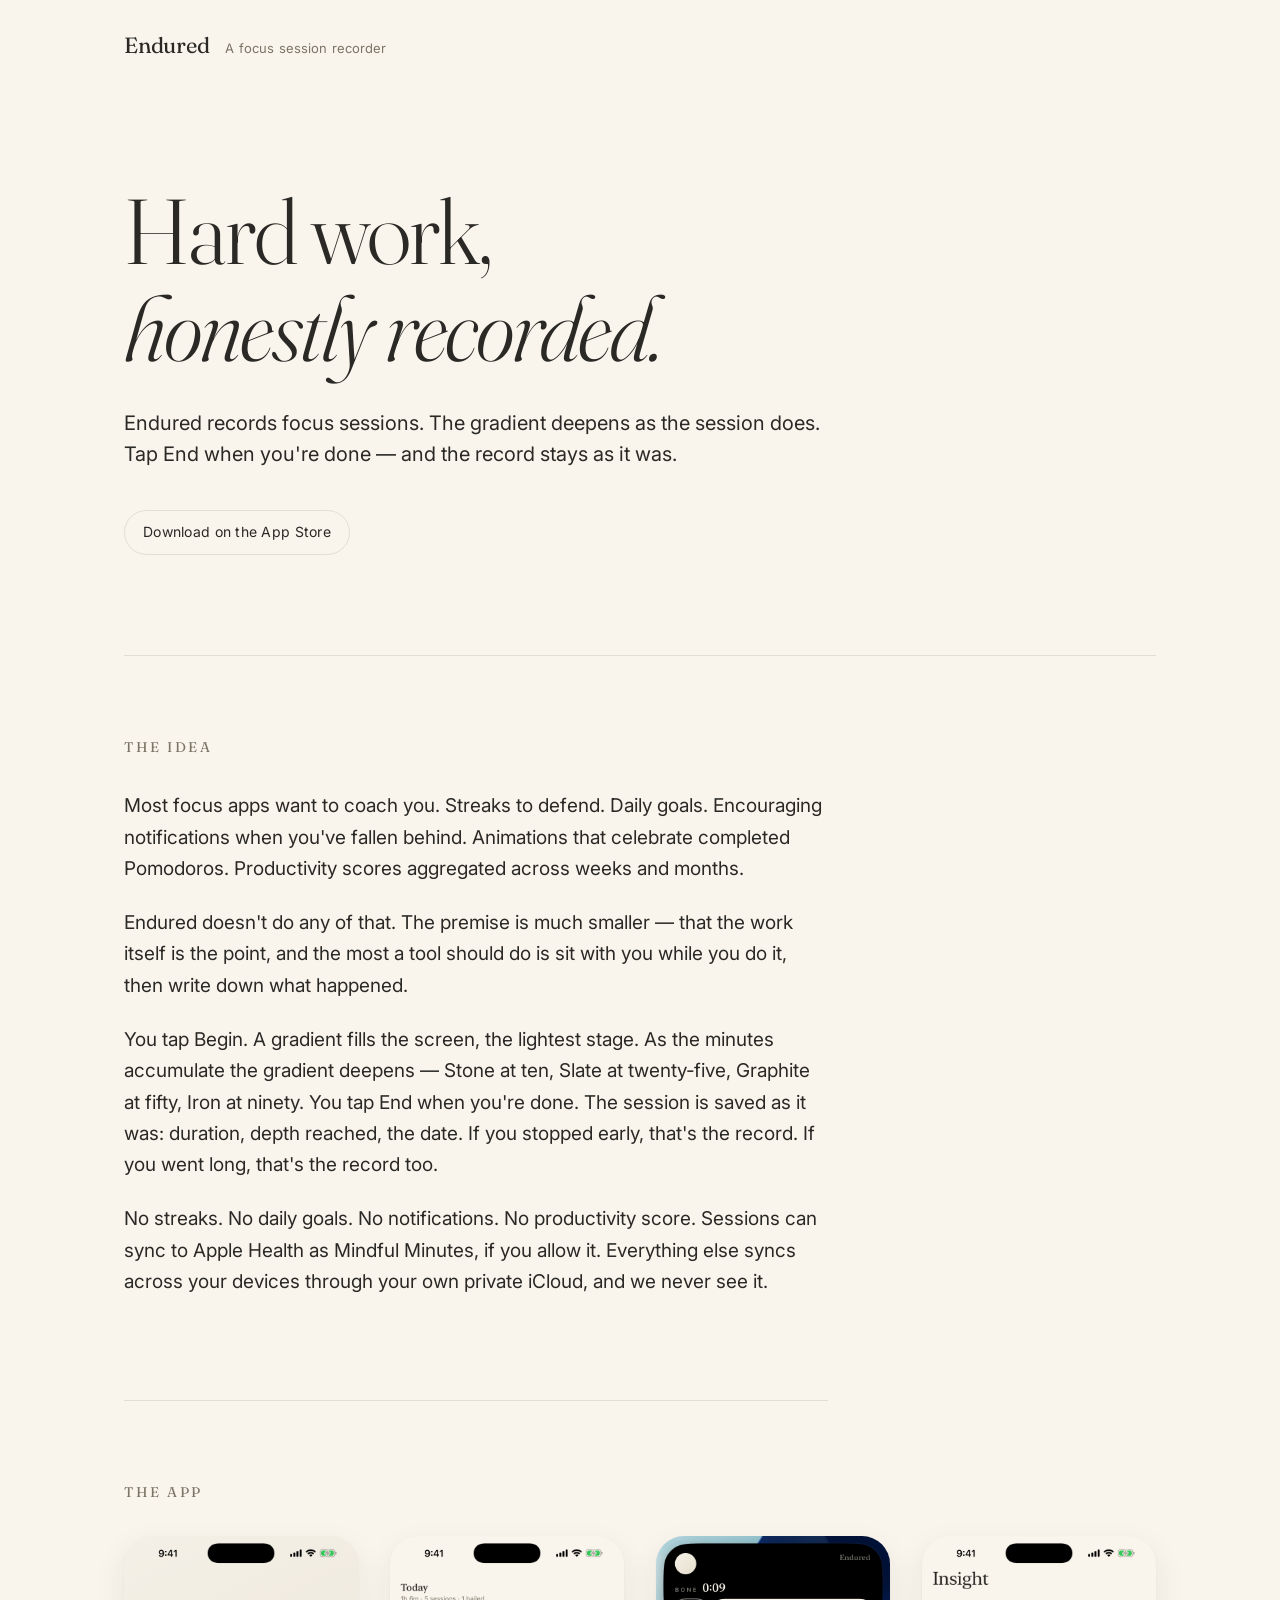
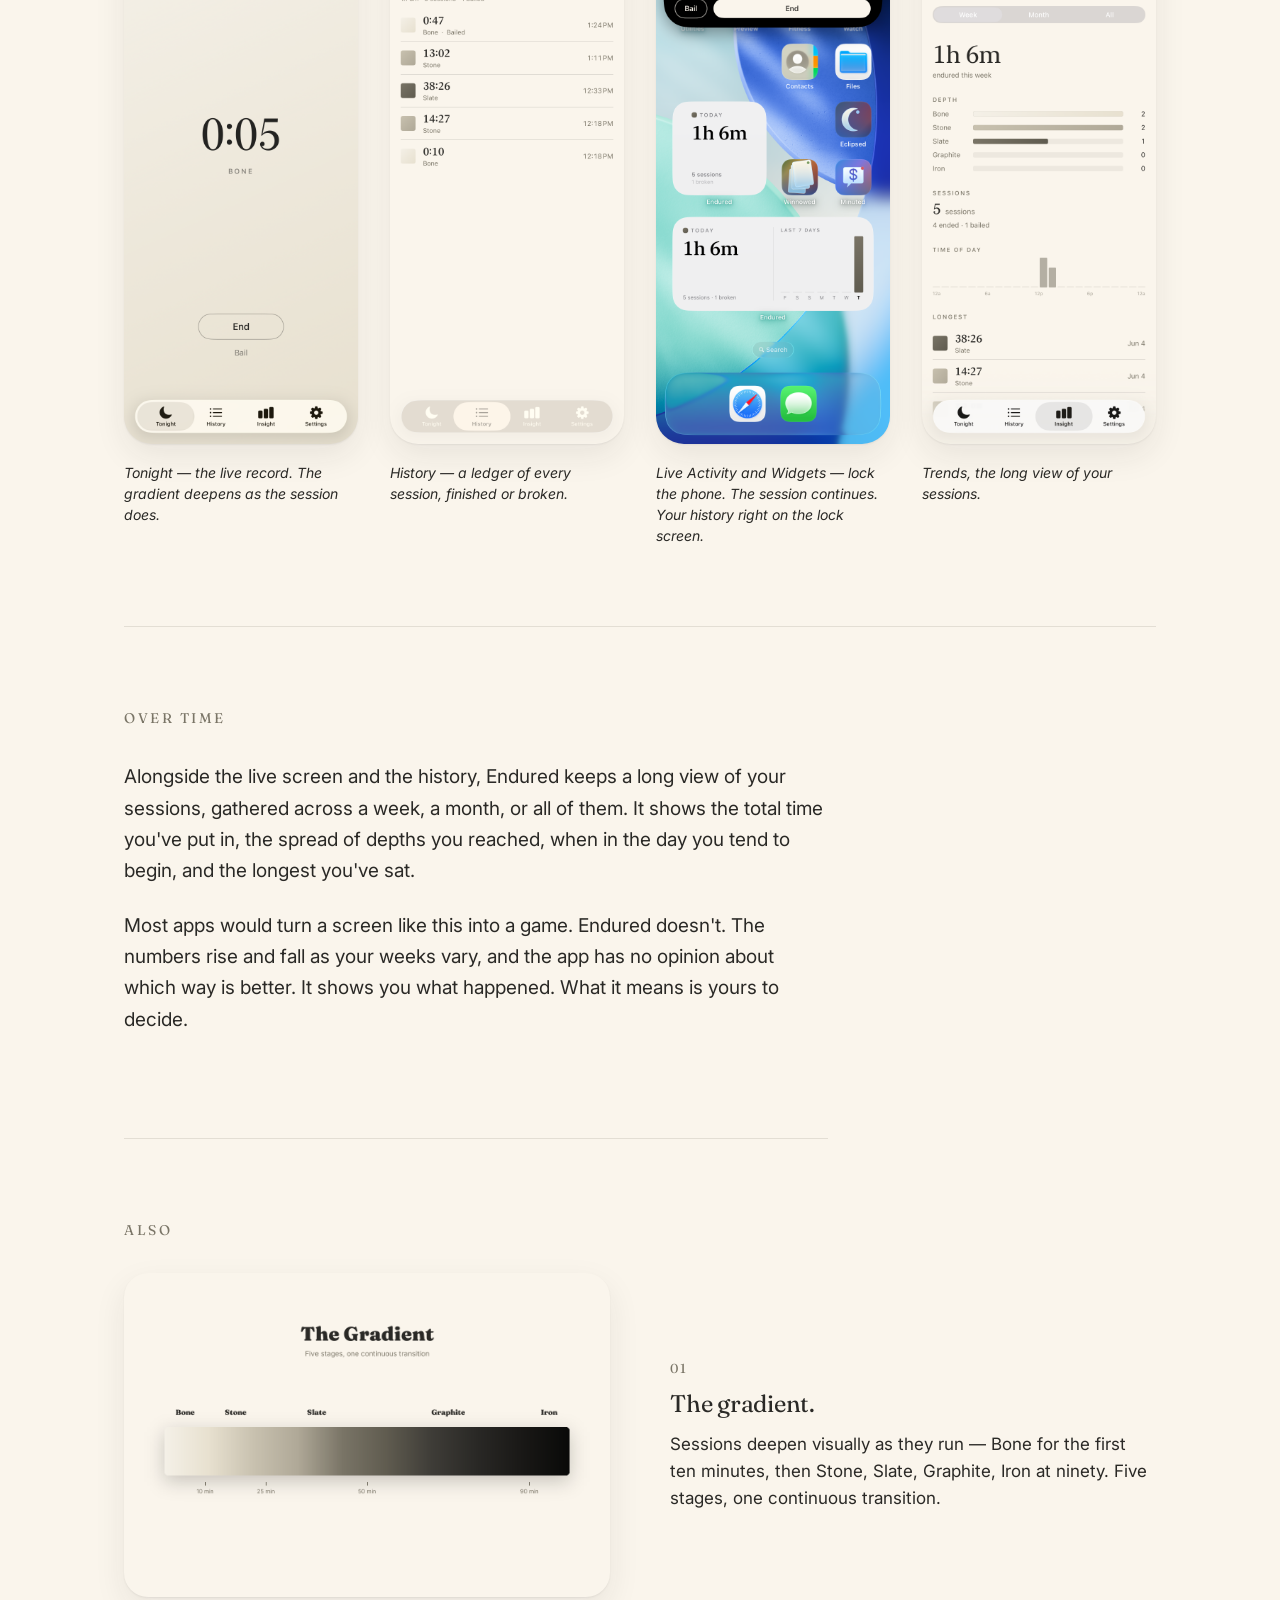
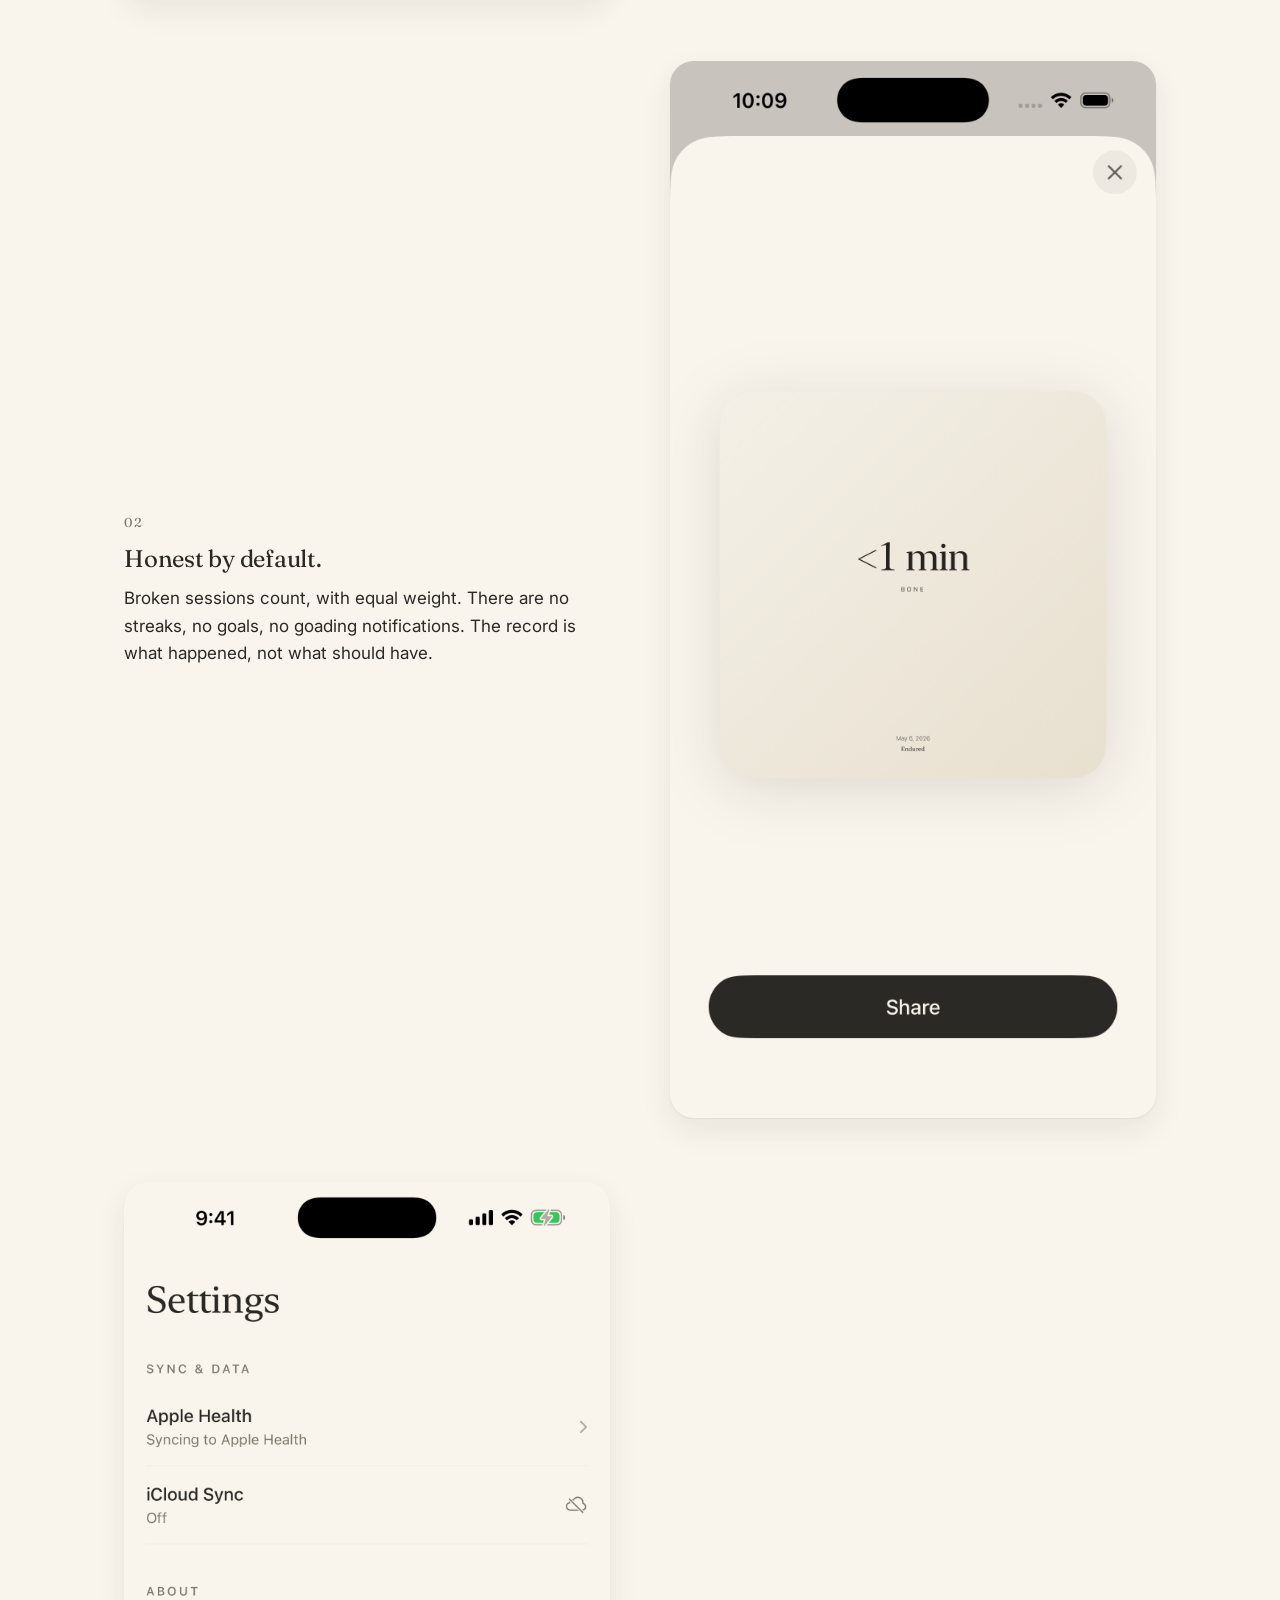
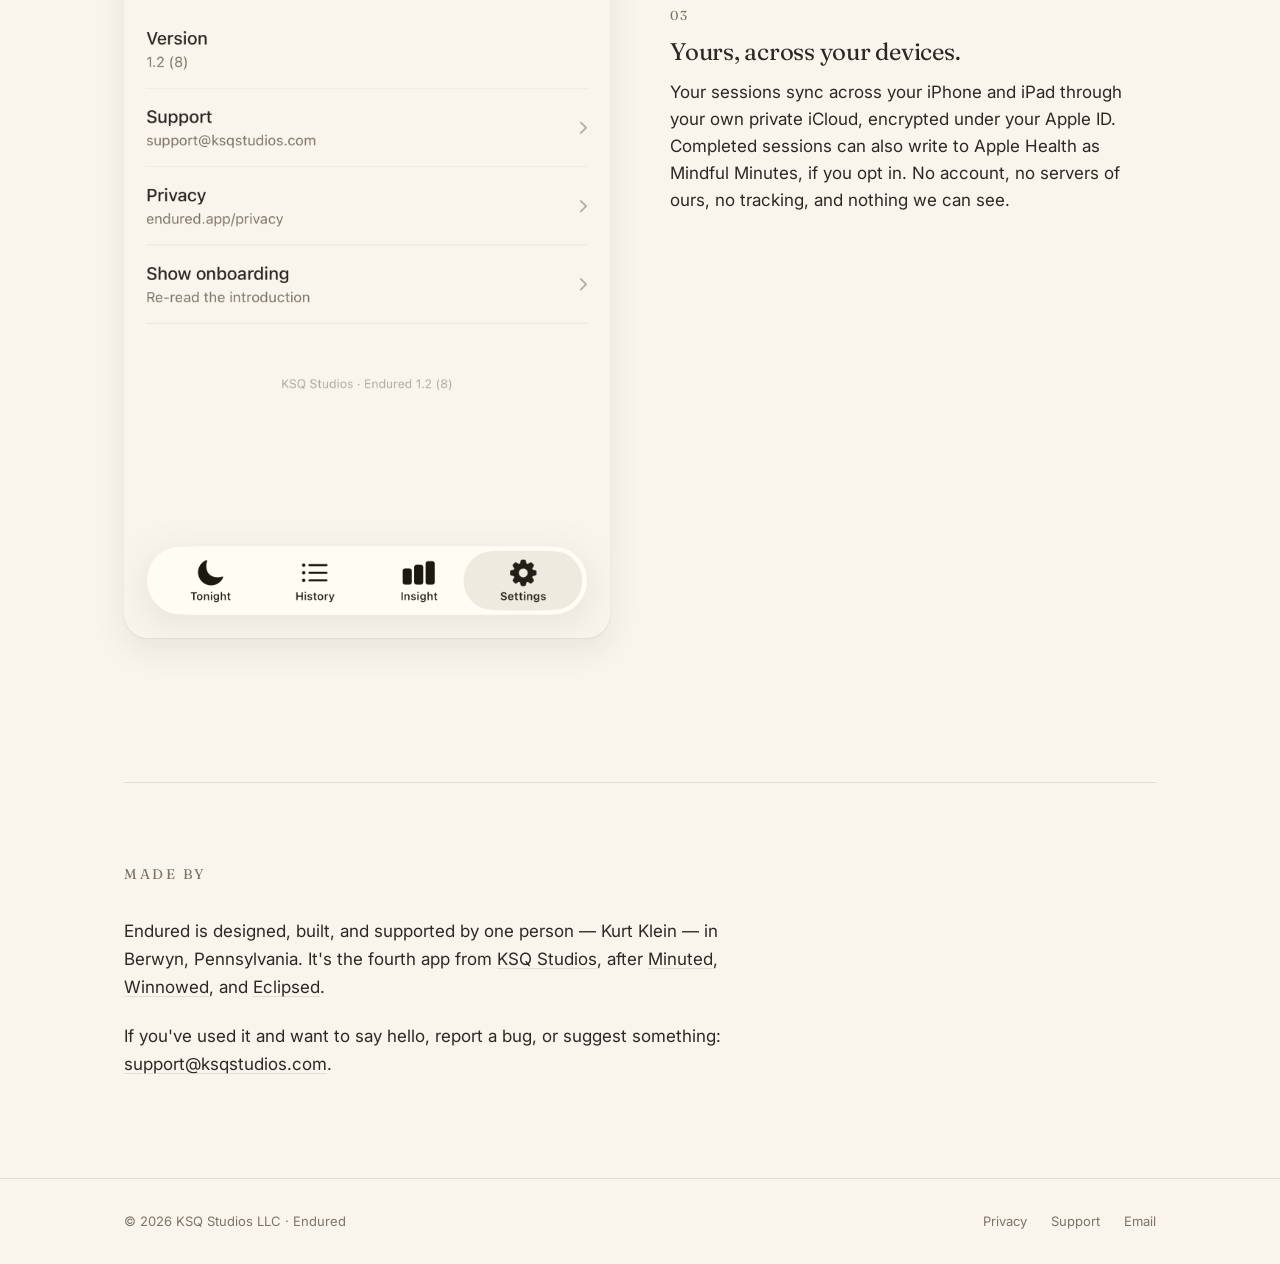
==== index.html @ 5c682914 "updated grid layout of the screenshots" ====
<!doctype html>
<html lang="en">
<head>
<meta charset="utf-8">
<meta name="viewport" content="width=device-width, initial-scale=1">

<title>Endured — Hard work, honestly recorded.</title>
<meta name="description" content="A focus session recorder for iPhone. The gradient deepens as the session does. Tap End when you're done — the record stays as it was.">

<!-- Open Graph -->
<meta property="og:type" content="website">
<meta property="og:url" content="https://endured.app">
<meta property="og:title" content="Endured — Hard work, honestly recorded.">
<meta property="og:description" content="A focus session recorder for iPhone. The gradient deepens as the session does. Tap End when you're done — the record stays as it was.">
<meta property="og:image" content="https://endured.app/og-image.png">
<meta property="og:image:width" content="1200">
<meta property="og:image:height" content="630">

<!-- Twitter -->
<meta name="twitter:card" content="summary_large_image">
<meta name="twitter:title" content="Endured — Hard work, honestly recorded.">
<meta name="twitter:description" content="A focus session recorder for iPhone.">
<meta name="twitter:image" content="https://endured.app/og-image.png">

<link rel="canonical" href="https://endured.app">
<meta name="theme-color" content="#FAF5EC">

<!-- Favicon -->
<link rel="icon" type="image/png" href="/favicon.png">
<link rel="apple-touch-icon" href="/apple-touch-icon.png">

<!-- Fonts -->
<link rel="preconnect" href="https://fonts.googleapis.com">
<link rel="preconnect" href="https://fonts.gstatic.com" crossorigin>
<link href="https://fonts.googleapis.com/css2?family=Fraunces:opsz,wght@9..144,300..500;9..144,300..500&family=Inter:wght@400;500&display=swap" rel="stylesheet">

<!-- Styles -->
<link rel="stylesheet" href="/styles.css">

<!-- Scripts -->
<script defer src="/scripts.js"></script>

<!-- Plausible -->
<script defer data-domain="endured.app" src="https://plausible.io/js/script.js"></script>
</head>

<body>

<header class="site-header">
  <a href="/" class="brand">Endured</a>
  <span class="brand-tag">A focus session recorder</span>
</header>

<main>

  <section class="hero fade-in">
    <h1>
      Hard work,<br>
      <em>honestly recorded.</em>
    </h1>
    <p class="lede">
      Endured records focus sessions. The gradient deepens as the session does. Tap End when you're done — and the record stays as it was.
    </p>
    <a href="https://apps.apple.com/us/app/endured/id6766737964" rel="noopener" style="display: inline-block; font-family: var(--sans); font-size: 14px; color: var(--graphite); text-decoration: none; padding: 10px 18px; border: 1px solid var(--hairline); border-radius: 999px; letter-spacing: 0.02em; transition: border-color 120ms ease, background 120ms ease;">Download on the App Store</a>
  </section>

  <section class="idea fade-in">
    <h2>The idea</h2>

    <p>
      Most focus apps want to coach you. Streaks to defend. Daily goals. Encouraging notifications when you've fallen behind. Animations that celebrate completed Pomodoros. Productivity scores aggregated across weeks and months.
    </p>

    <p>
      Endured doesn't do any of that. The premise is much smaller — that the work itself is the point, and the most a tool should do is sit with you while you do it, then write down what happened.
    </p>

    <p>
      You tap Begin. A gradient fills the screen, the lightest stage. As the minutes accumulate the gradient deepens — Stone at ten, Slate at twenty‑five, Graphite at fifty, Iron at ninety. You tap End when you're done. The session is saved as it was: duration, depth reached, the date. If you stopped early, that's the record. If you went long, that's the record too.
    </p>

    <p>
      No streaks. No daily goals. No notifications. No productivity score. Sessions can sync to Apple Health as Mindful Minutes, if you allow it. Everything else syncs across your devices through your own private iCloud, and we never see it.
    </p>
  </section>

  <section class="screens fade-in">
    <h2>The app</h2>

    <div class="screens-grid">
      <figure>
        <img src="/images/tonight.png" alt="The Tonight screen, mid-session, with a Slate-stage gradient backdrop and the elapsed time in large serif type.">
        <figcaption>
          <em>Tonight — the live record. The gradient deepens as the session does.</em>
        </figcaption>
      </figure>

      <figure>
        <img src="/images/history.png" alt="The History screen, showing past sessions grouped by day with stage chips and elapsed times.">
        <figcaption>
          <em>History — a ledger of every session, finished or broken.</em>
        </figcaption>
      </figure>

      <figure>
        <img src="/images/live-activity.png" alt="The lock screen showing an active Endured session as a Live Activity, with the gradient backdrop and live-ticking elapsed time.">
        <figcaption>
          <em>Live Activity and Widgets — lock the phone. The session continues. Your history right on the lock screen.</em>
        </figcaption>
      </figure>

      <figure>
        <img src="/images/trends.png" alt="The Trends screen showing total focus time, the spread of depths reached, a time-of-day histogram, and the longest sessions.">
        <figcaption>
          <em>Trends, the long view of your sessions.</em>
        </figcaption>
      </figure>
    </div>
  </section>

  <section class="idea fade-in">
    <h2>Over time</h2>
    <p>
      Alongside the live screen and the history, Endured keeps a long view of your sessions, gathered across a week, a month, or all of them. It shows the total time you've put in, the spread of depths you reached, when in the day you tend to begin, and the longest you've sat.
    </p>
    <p>
      Most apps would turn a screen like this into a game. Endured doesn't. The numbers rise and fall as your weeks vary, and the app has no opinion about which way is better. It shows you what happened. What it means is yours to decide.
    </p>
  </section>

  <section class="also fade-in">
    <h2>Also</h2>

    <div class="also-item">
      <img src="/images/also-01-gradient.png" alt="The five-stage Bone-to-Iron gradient, shown as a continuous vertical band.">
      <div class="also-text">
        <span class="also-num">01</span>
        <h3>The gradient.</h3>
        <p>Sessions deepen visually as they run — Bone for the first ten minutes, then Stone, Slate, Graphite, Iron at ninety. Five stages, one continuous transition.</p>
      </div>
    </div>

    <div class="also-item">
      <img src="/images/also-02-honest.png" alt="A history detail showing a broken session displayed with the same dignity as a finished one.">
      <div class="also-text">
        <span class="also-num">02</span>
        <h3>Honest by default.</h3>
        <p>Broken sessions count, with equal weight. There are no streaks, no goals, no goading notifications. The record is what happened, not what should have.</p>
      </div>
    </div>

    <div class="also-item">
      <img src="/images/also-03-data.png" alt="The Settings screen showing the iCloud sync row and the Apple Health row, both indicating sync is on.">
      <div class="also-text">
        <span class="also-num">03</span>
        <h3>Yours, across your devices.</h3>
        <p>Your sessions sync across your iPhone and iPad through your own private iCloud, encrypted under your Apple ID. Completed sessions can also write to Apple Health as Mindful Minutes, if you opt in. No account, no servers of ours, no tracking, and nothing we can see.</p>
      </div>
    </div>
  </section>

  <section class="madeby fade-in">
    <h2>Made by</h2>
    <p>
      Endured is designed, built, and supported by one person — Kurt Klein — in Berwyn, Pennsylvania. It's the fourth app from <a href="https://ksqstudios.com">KSQ Studios</a>, after <a href="https://minuted.org">Minuted</a>, <a href="https://winnowed.app">Winnowed</a>, and <a href="https://eclipsedsleep.com">Eclipsed</a>.
    </p>
    <p>
      If you've used it and want to say hello, report a bug, or suggest something: <a href="mailto:support@ksqstudios.com">support@ksqstudios.com</a>.
    </p>
  </section>

</main>

<footer class="site-footer">
  <div class="footer-inner">
    <p>© 2026 KSQ Studios LLC · Endured</p>
    <nav>
      <a href="/privacy">Privacy</a>
      <a href="/support">Support</a>
      <a href="mailto:support@ksqstudios.com">Email</a>
    </nav>
  </div>
</footer>

</body>
</html>
---- styles.css ----
/* ──────────────────────────────────────────────────────────────────────
   Endured — endured.app
   Cream paper. Achromatic palette. Quiet typography.
   ────────────────────────────────────────────────────────────────────── */

:root {
  /* Palette — mirrors the app's Bone-to-Iron stages */
  --paper:        #FAF5EC;   /* page background; matches the app */
  --paper-deep:   #F0E6CB;   /* subtle inset, used for screenshot frames */
  --graphite:     #2A2926;   /* primary text */
  --slate:        #7A7567;   /* secondary text */
  --hairline:     rgba(122, 117, 103, 0.18);

  /* Type scale */
  --serif: 'Fraunces', Georgia, serif;
  --sans:  'Inter', -apple-system, BlinkMacSystemFont, system-ui, sans-serif;

  /* Layout */
  --max-content: 720px;       /* prose pages */
  --max-wide:    1080px;      /* hero, screen grid */
  --gutter:      24px;
}

/* ───────────────────── Reset / base ───────────────────── */

*, *::before, *::after { box-sizing: border-box; }
html { -webkit-text-size-adjust: 100%; }
body {
  margin: 0;
  font-family: var(--sans);
  font-size: 17px;
  line-height: 1.6;
  color: var(--graphite);
  background: var(--paper);
  -webkit-font-smoothing: antialiased;
  text-rendering: optimizeLegibility;
}

img { max-width: 100%; height: auto; display: block; }

a {
  color: var(--graphite);
  text-decoration: underline;
  text-decoration-color: var(--hairline);
  text-decoration-thickness: 1px;
  text-underline-offset: 3px;
  transition: text-decoration-color 0.15s ease;
}
a:hover { text-decoration-color: var(--graphite); }

p { margin: 0 0 1.2em 0; }
em { font-style: italic; }

/* ───────────────────── Header ───────────────────── */

.site-header {
  max-width: var(--max-wide);
  margin: 0 auto;
  padding: 28px var(--gutter) 0;
  display: flex;
  align-items: baseline;
  gap: 16px;
}

.brand {
  font-family: var(--serif);
  font-weight: 400;
  font-size: 22px;
  letter-spacing: -0.01em;
  text-decoration: none;
  color: var(--graphite);
}

.brand-tag {
  font-family: var(--sans);
  font-size: 13px;
  color: var(--slate);
  letter-spacing: 0.01em;
}

/* ───────────────────── Main containers ───────────────────── */

main {
  max-width: var(--max-wide);
  margin: 0 auto;
  padding: 0 var(--gutter);
}

main.prose {
  max-width: var(--max-content);
}

main > section {
  padding: 80px 0;
  border-bottom: 1px solid var(--hairline);
}
main > section:first-child { padding-top: 80px; }
main > section:last-child  { border-bottom: none; }

/* ───────────────────── Hero ───────────────────── */

.hero {
  text-align: left;
  padding-top: 120px !important;
  padding-bottom: 100px !important;
}

.hero h1 {
  font-family: var(--serif);
  font-weight: 300;
  font-size: clamp(48px, 8vw, 92px);
  line-height: 1.05;
  letter-spacing: -0.02em;
  margin: 0 0 32px 0;
  max-width: 18ch;
}
.hero h1 em {
  font-style: italic;
  font-weight: 300;
}

.hero .lede {
  font-size: 20px;
  line-height: 1.55;
  color: var(--graphite);
  max-width: 56ch;
  margin: 0 0 40px 0;
}

.hero .coming-soon {
  font-size: 14px;
  color: var(--slate);
  letter-spacing: 0.02em;
  margin: 0;
}

/* ───────────────────── Section headings ───────────────────── */

main h2 {
  font-family: var(--serif);
  font-weight: 400;
  font-size: 14px;
  letter-spacing: 0.18em;
  text-transform: uppercase;
  color: var(--slate);
  margin: 0 0 32px 0;
}

main h3 {
  font-family: var(--serif);
  font-weight: 400;
  font-size: 24px;
  line-height: 1.2;
  letter-spacing: -0.01em;
  margin: 0 0 12px 0;
  color: var(--graphite);
}

/* ───────────────────── The idea ───────────────────── */

.idea {
  max-width: 64ch;
}

.idea p {
  font-size: 19px;
  line-height: 1.65;
}

/* ───────────────────── The app — screen grid ───────────────────── */

.screens-grid {
  display: grid;
  grid-template-columns: repeat(4, 1fr);
  gap: 32px;
  margin-top: 12px;
}

.screens-grid figure {
  margin: 0;
}

.screens-grid img {
  width: 100%;
  border-radius: 28px;
  background: var(--paper-deep);
  box-shadow:
    0 1px 2px rgba(0, 0, 0, 0.06),
    0 12px 32px rgba(42, 41, 38, 0.08);
}

.screens-grid figcaption {
  margin-top: 18px;
  font-size: 14px;
  color: var(--slate);
  line-height: 1.5;
  font-style: normal;
}
.screens-grid figcaption em {
  font-style: italic;
  color: var(--graphite);
}

/* ───────────────────── Also — numbered features ───────────────────── */

.also-item {
  display: grid;
  grid-template-columns: 1fr 1fr;
  gap: 60px;
  align-items: center;
  margin: 64px 0;
}
.also-item:first-of-type { margin-top: 12px; }
.also-item:nth-child(odd of .also-item) {
  /* Alternate sides — even items put image on the right */
}
.also-item:nth-of-type(even) {
  direction: rtl;
}
.also-item:nth-of-type(even) > * {
  direction: ltr;
}

.also-item img {
  width: 100%;
  border-radius: 24px;
  background: var(--paper-deep);
  box-shadow:
    0 1px 2px rgba(0, 0, 0, 0.06),
    0 12px 32px rgba(42, 41, 38, 0.08);
}

.also-text {
  /* the text column */
}

.also-num {
  display: block;
  font-family: var(--serif);
  font-size: 13px;
  color: var(--slate);
  letter-spacing: 0.18em;
  margin-bottom: 12px;
}

.also-text p {
  font-size: 17px;
  line-height: 1.6;
  color: var(--graphite);
  margin: 0;
}

/* ───────────────────── Made by ───────────────────── */

.madeby {
  max-width: 60ch;
}

.madeby p {
  font-size: 17px;
  line-height: 1.65;
  color: var(--graphite);
}

/* ───────────────────── Prose pages (privacy, support) ───────────────────── */

main.prose h1 {
  font-family: var(--serif);
  font-weight: 300;
  font-size: clamp(40px, 6vw, 64px);
  line-height: 1.1;
  letter-spacing: -0.02em;
  margin: 80px 0 12px 0;
  color: var(--graphite);
}

main.prose .updated {
  font-size: 13px;
  color: var(--slate);
  margin-bottom: 48px;
}

main.prose h2 {
  /* override the small-caps header style for prose pages */
  font-family: var(--serif);
  font-weight: 400;
  font-size: 22px;
  letter-spacing: -0.01em;
  text-transform: none;
  color: var(--graphite);
  margin: 56px 0 16px 0;
}

main.prose h3 {
  font-family: var(--serif);
  font-weight: 400;
  font-size: 18px;
  margin: 36px 0 8px 0;
}

main.prose p {
  font-size: 17px;
  line-height: 1.7;
  color: var(--graphite);
}

main.prose {
  padding-bottom: 100px;
}

/* ───────────────────── Footer ───────────────────── */

.site-footer {
  border-top: 1px solid var(--hairline);
  margin-top: 0;
}

.footer-inner {
  max-width: var(--max-wide);
  margin: 0 auto;
  padding: 32px var(--gutter);
  display: flex;
  justify-content: space-between;
  align-items: center;
  flex-wrap: wrap;
  gap: 16px;
  font-size: 13px;
  color: var(--slate);
}

.site-footer p { margin: 0; }

.site-footer nav {
  display: flex;
  gap: 24px;
}

.site-footer a {
  color: var(--slate);
  text-decoration: none;
}
.site-footer a:hover {
  text-decoration: underline;
  text-decoration-color: var(--slate);
  text-underline-offset: 3px;
}

/* ───────────────────── Fade-in on scroll ───────────────────── */

.fade-in {
  opacity: 0;
  transform: translateY(20px);
  transition:
    opacity 0.7s cubic-bezier(0.22, 0.61, 0.36, 1),
    transform 0.7s cubic-bezier(0.22, 0.61, 0.36, 1);
  /* will-change keeps the transition smooth on long pages without
     leaving compositor layers around forever; we drop it once visible. */
  will-change: opacity, transform;
}

.fade-in.visible {
  opacity: 1;
  transform: translateY(0);
  will-change: auto;
}

@media (prefers-reduced-motion: reduce) {
  .fade-in,
  .fade-in.visible {
    opacity: 1;
    transform: none;
    transition: none;
  }
}

/* ───────────────────── Responsive ───────────────────── */

@media (max-width: 1000px) {
  .screens-grid {
    grid-template-columns: repeat(2, 1fr);
  }
}

@media (max-width: 800px) {
  body { font-size: 16px; }

  .hero {
    padding-top: 80px !important;
    padding-bottom: 64px !important;
  }
  .hero .lede { font-size: 18px; }

  main > section { padding: 56px 0; }

  .screens-grid {
    grid-template-columns: 1fr;
    gap: 40px;
  }

  .also-item {
    grid-template-columns: 1fr;
    gap: 24px;
    margin: 56px 0;
  }
  .also-item:nth-of-type(even) { direction: ltr; }

  .footer-inner {
    flex-direction: column;
    align-items: flex-start;
  }
}

@media (max-width: 520px) {
  .site-header {
    flex-direction: column;
    align-items: flex-start;
    gap: 4px;
    padding-top: 20px;
  }
  .brand-tag { font-size: 12px; }
}
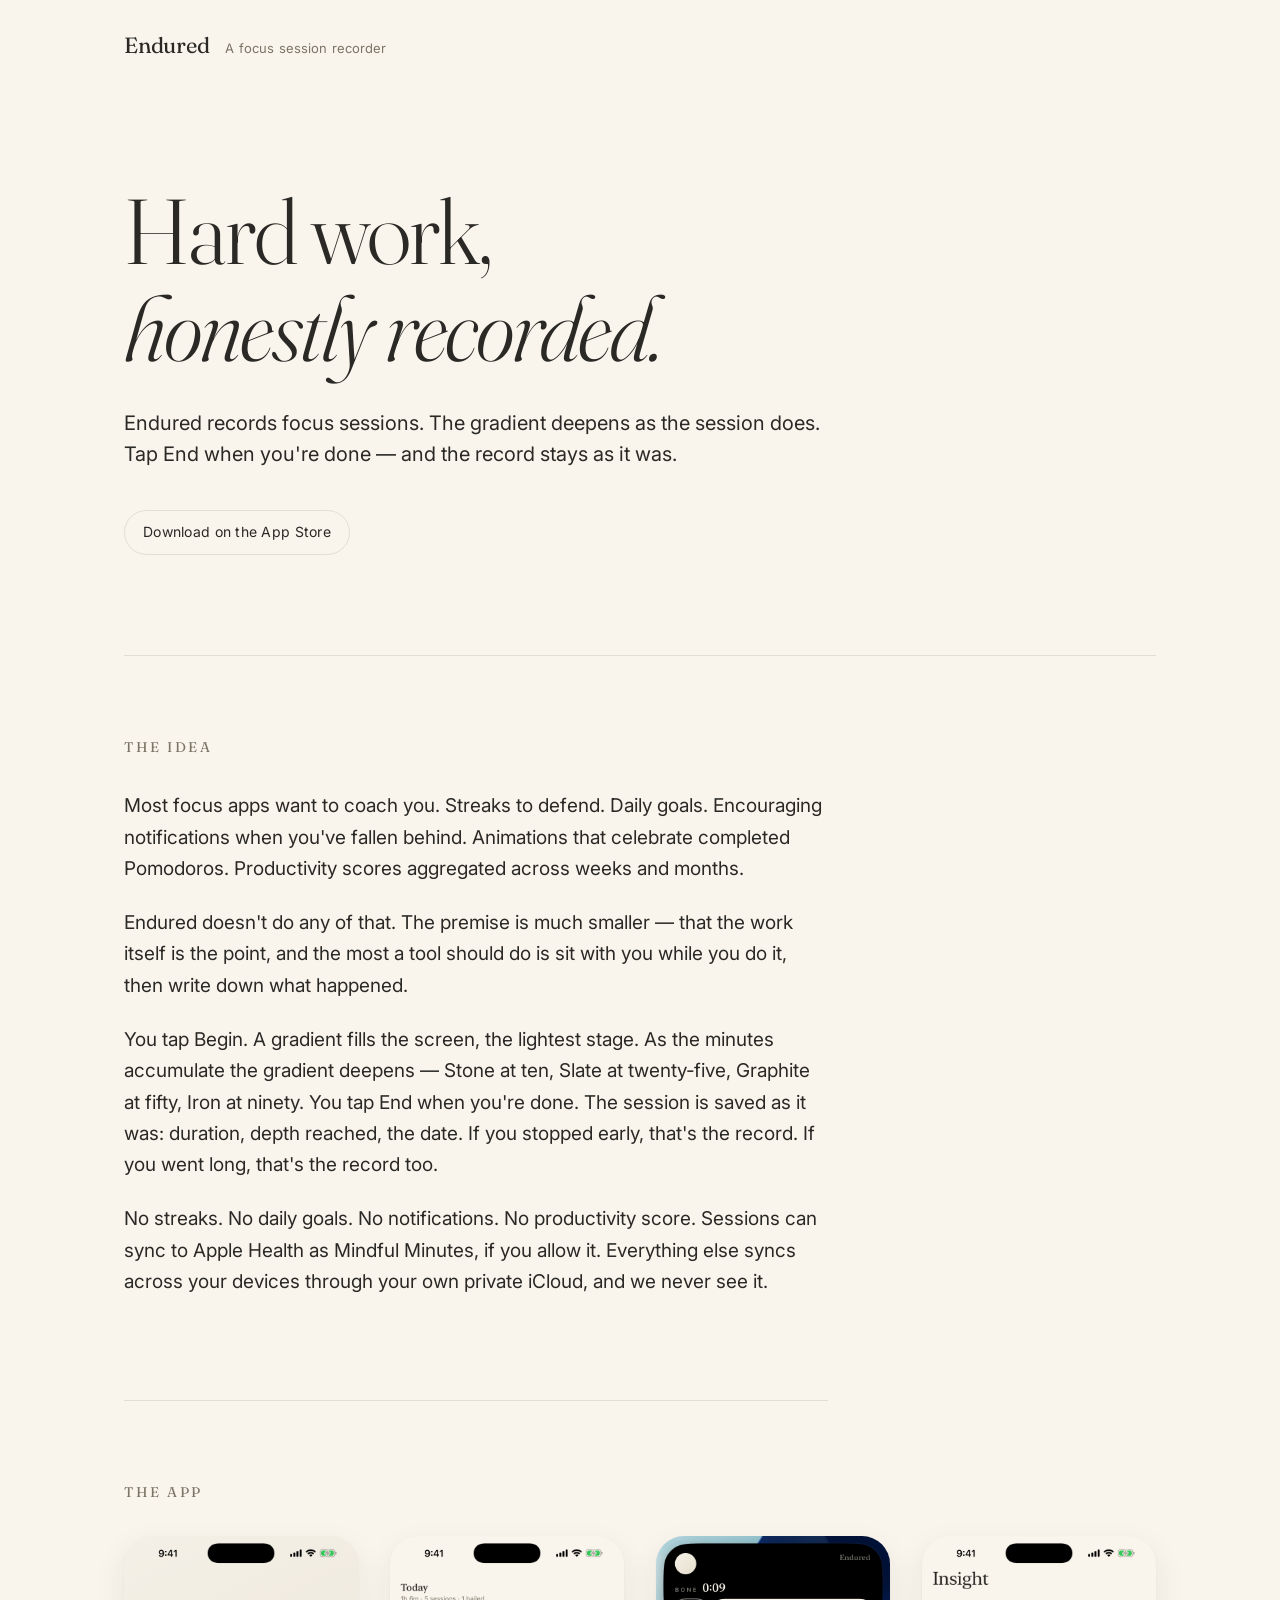
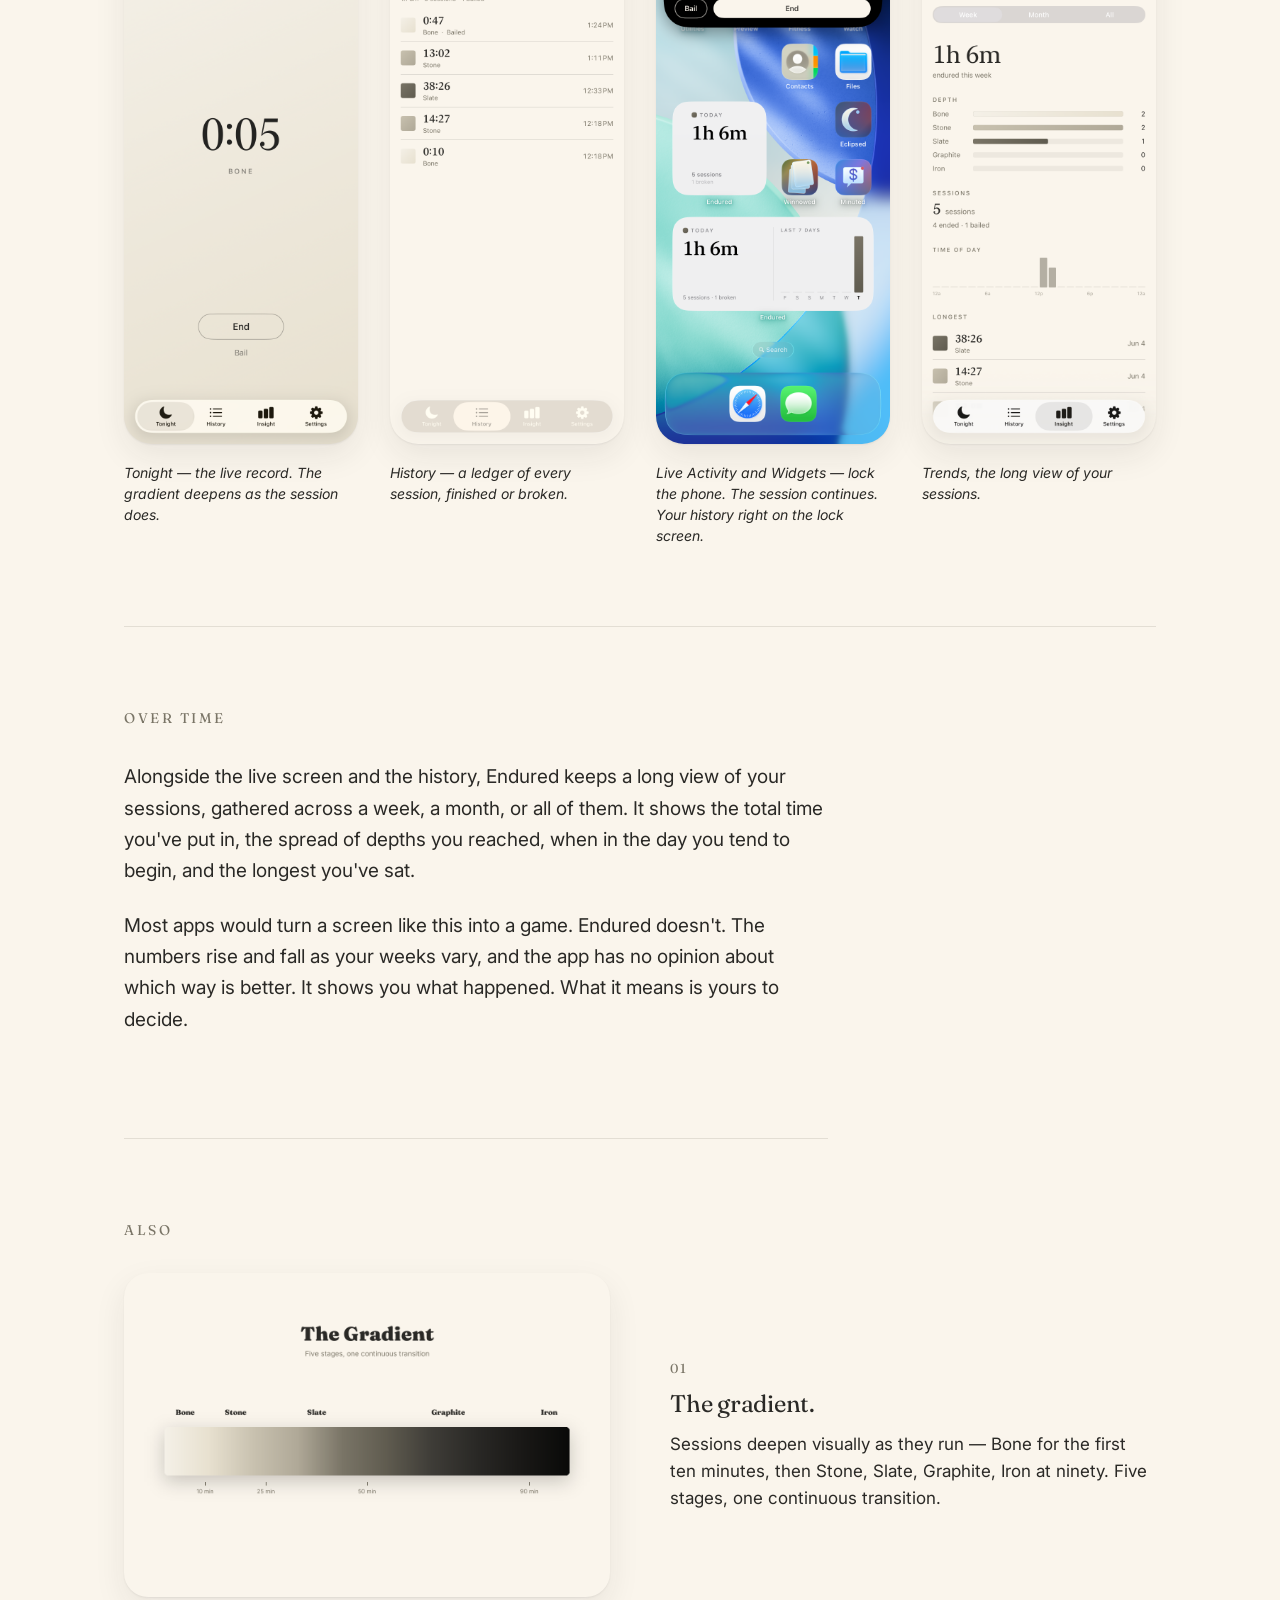
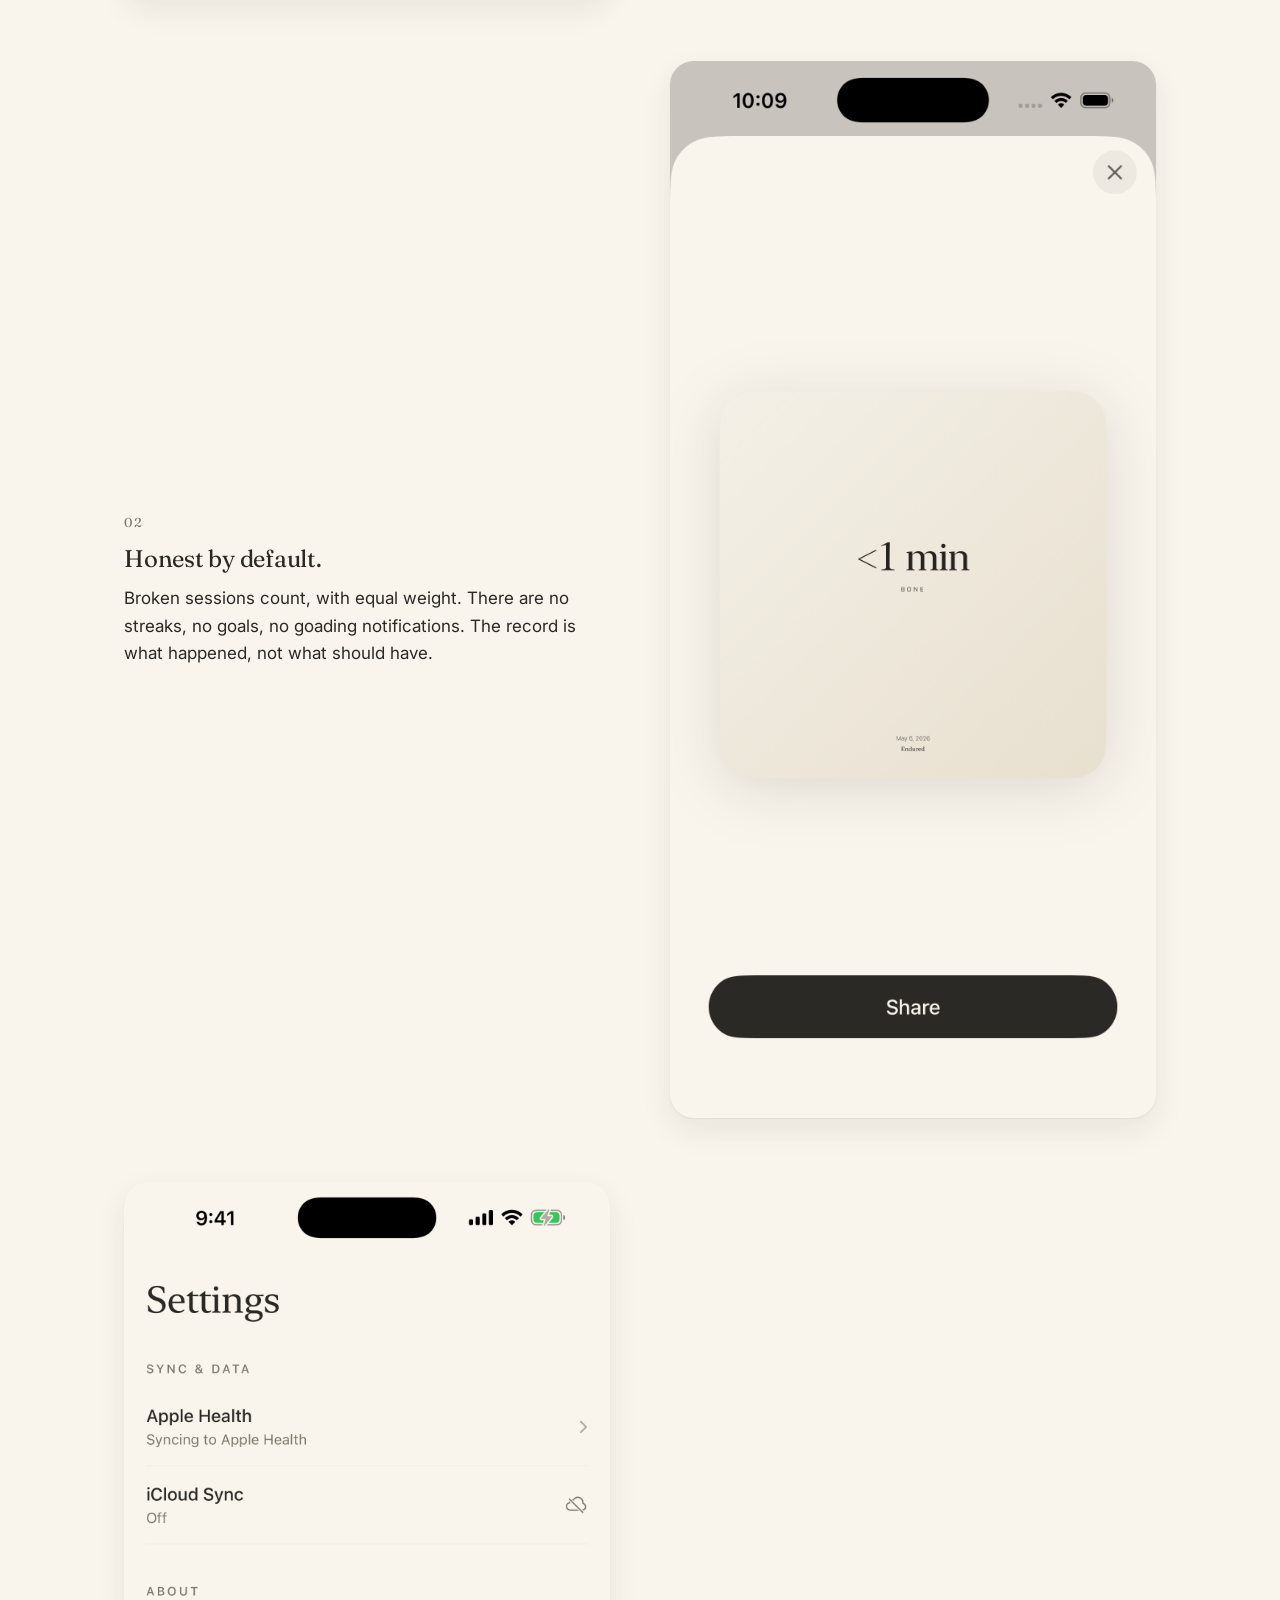
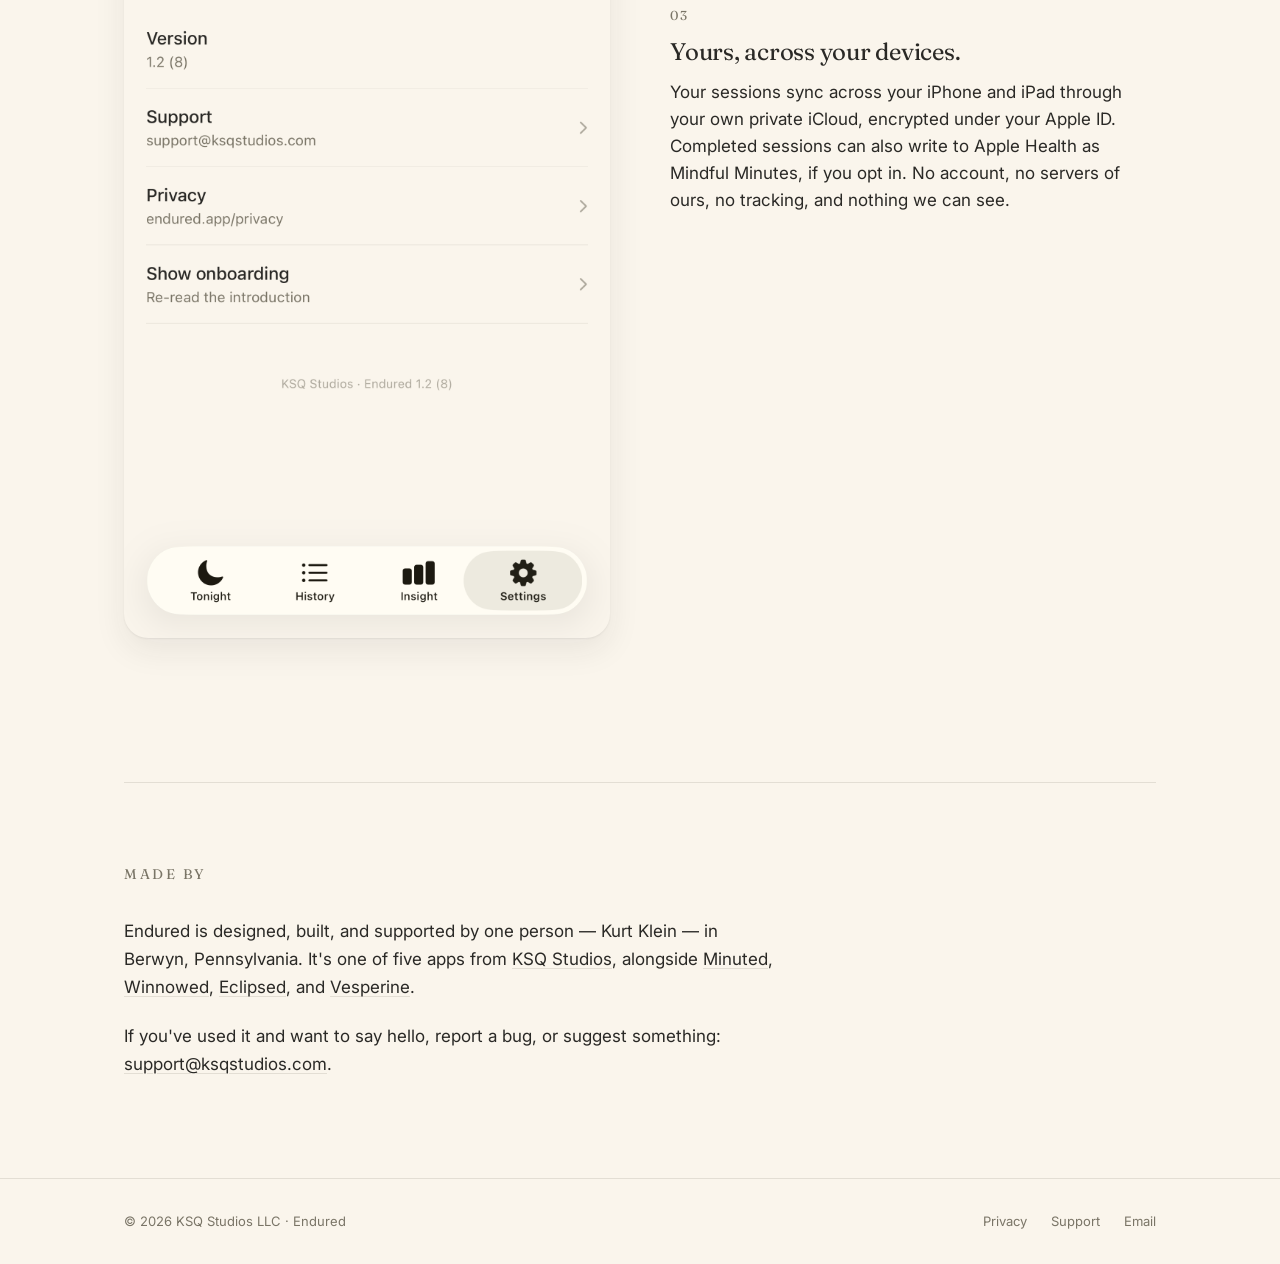
==== commit 346b0cad: "Update sibling attribution to include Vesperine" ====
--- a/index.html
+++ b/index.html
@@ -162,7 +162,7 @@
   <section class="madeby fade-in">
     <h2>Made by</h2>
     <p>
-      Endured is designed, built, and supported by one person — Kurt Klein — in Berwyn, Pennsylvania. It's the fourth app from <a href="https://ksqstudios.com">KSQ Studios</a>, after <a href="https://minuted.org">Minuted</a>, <a href="https://winnowed.app">Winnowed</a>, and <a href="https://eclipsedsleep.com">Eclipsed</a>.
+      Endured is designed, built, and supported by one person — Kurt Klein — in Berwyn, Pennsylvania. It's one of five apps from <a href="https://ksqstudios.com">KSQ Studios</a>, alongside <a href="https://minuted.org">Minuted</a>, <a href="https://winnowed.app">Winnowed</a>, <a href="https://eclipsedsleep.com">Eclipsed</a>, and <a href="https://vesperine.app">Vesperine</a>.
     </p>
     <p>
       If you've used it and want to say hello, report a bug, or suggest something: <a href="mailto:support@ksqstudios.com">support@ksqstudios.com</a>.
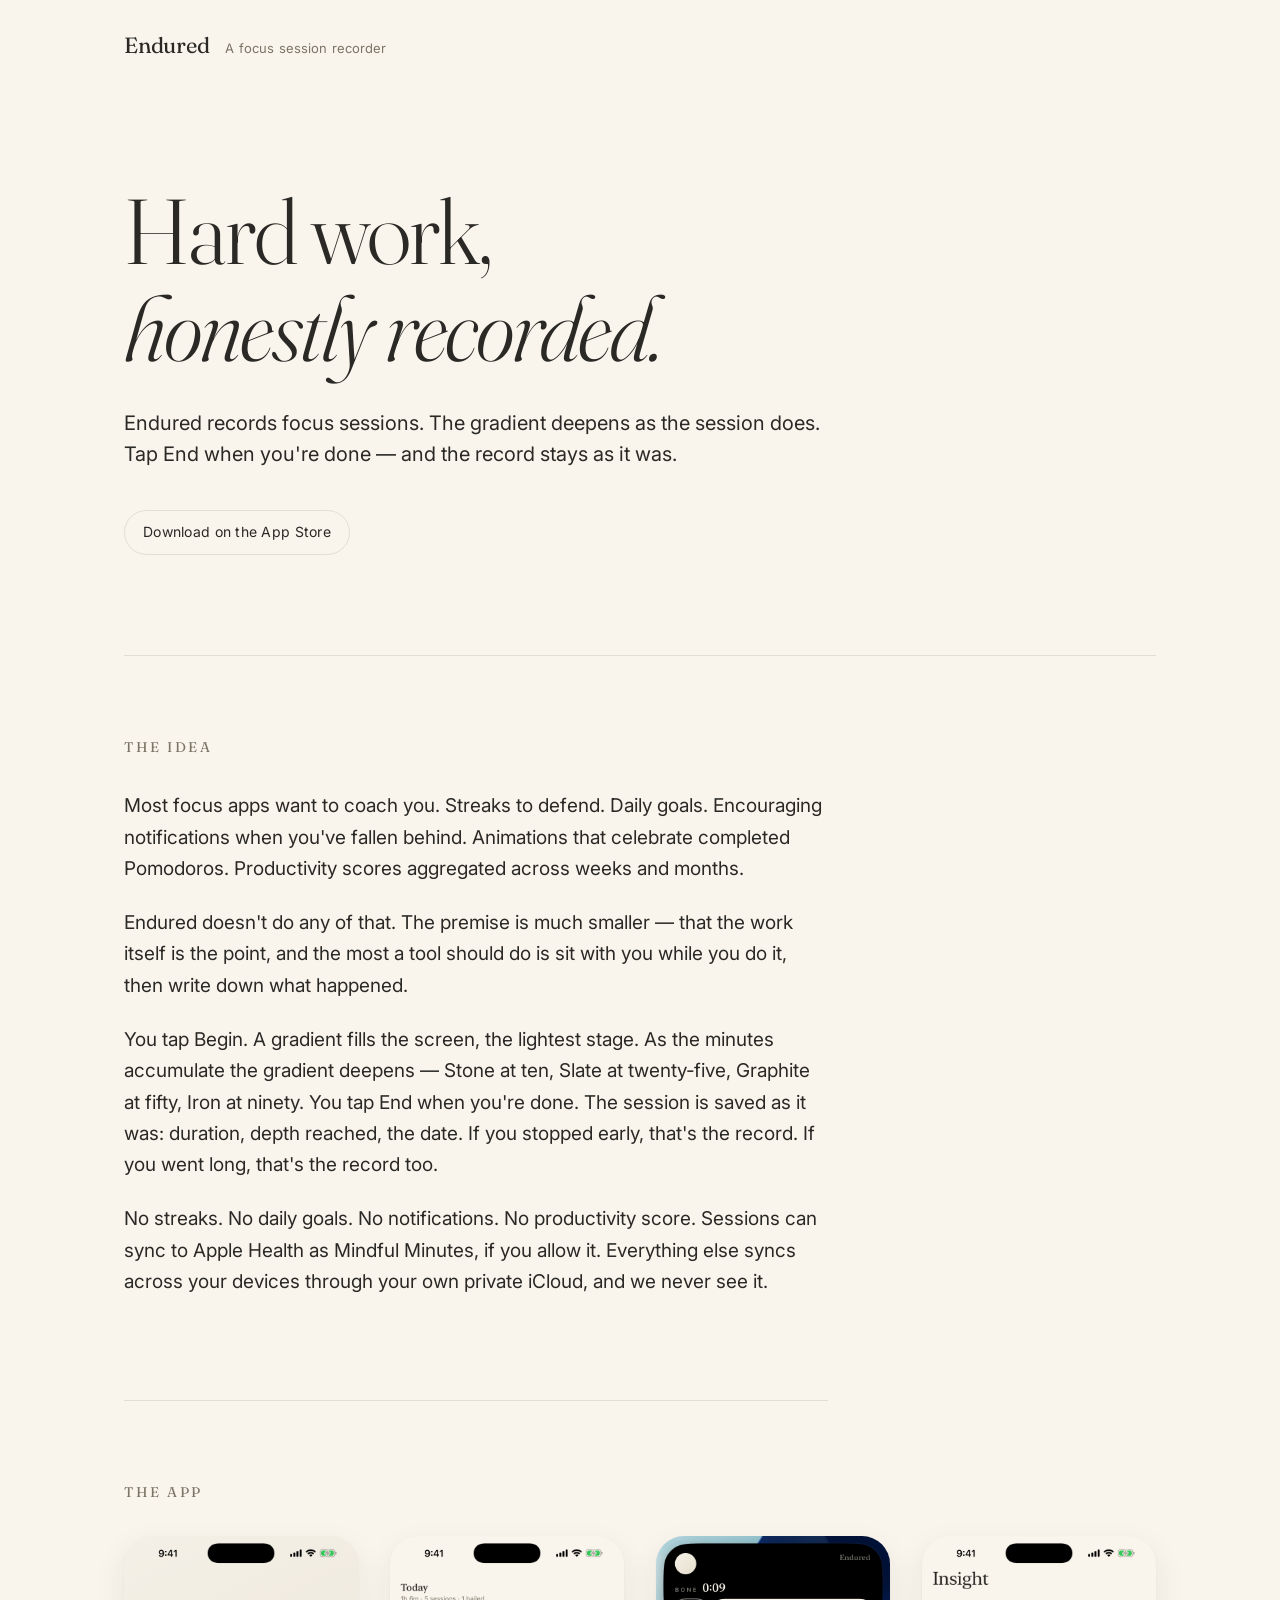
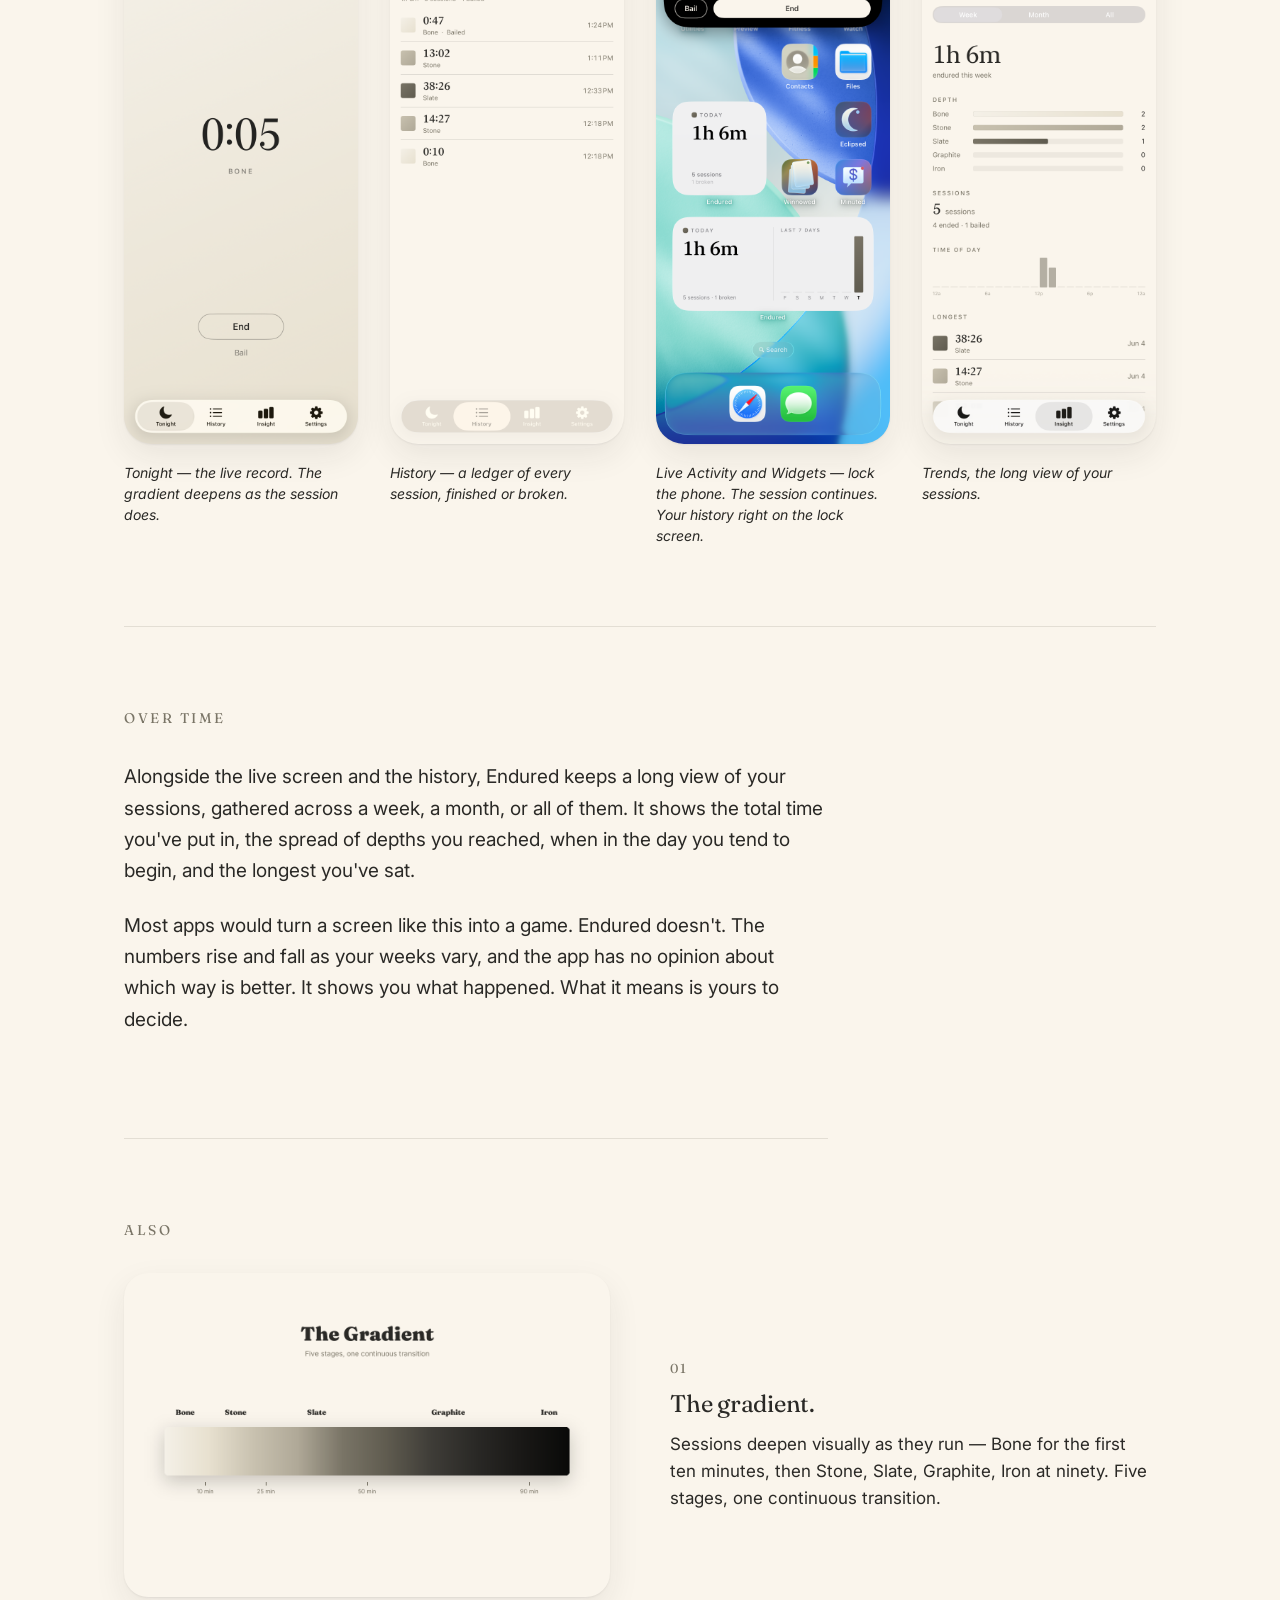
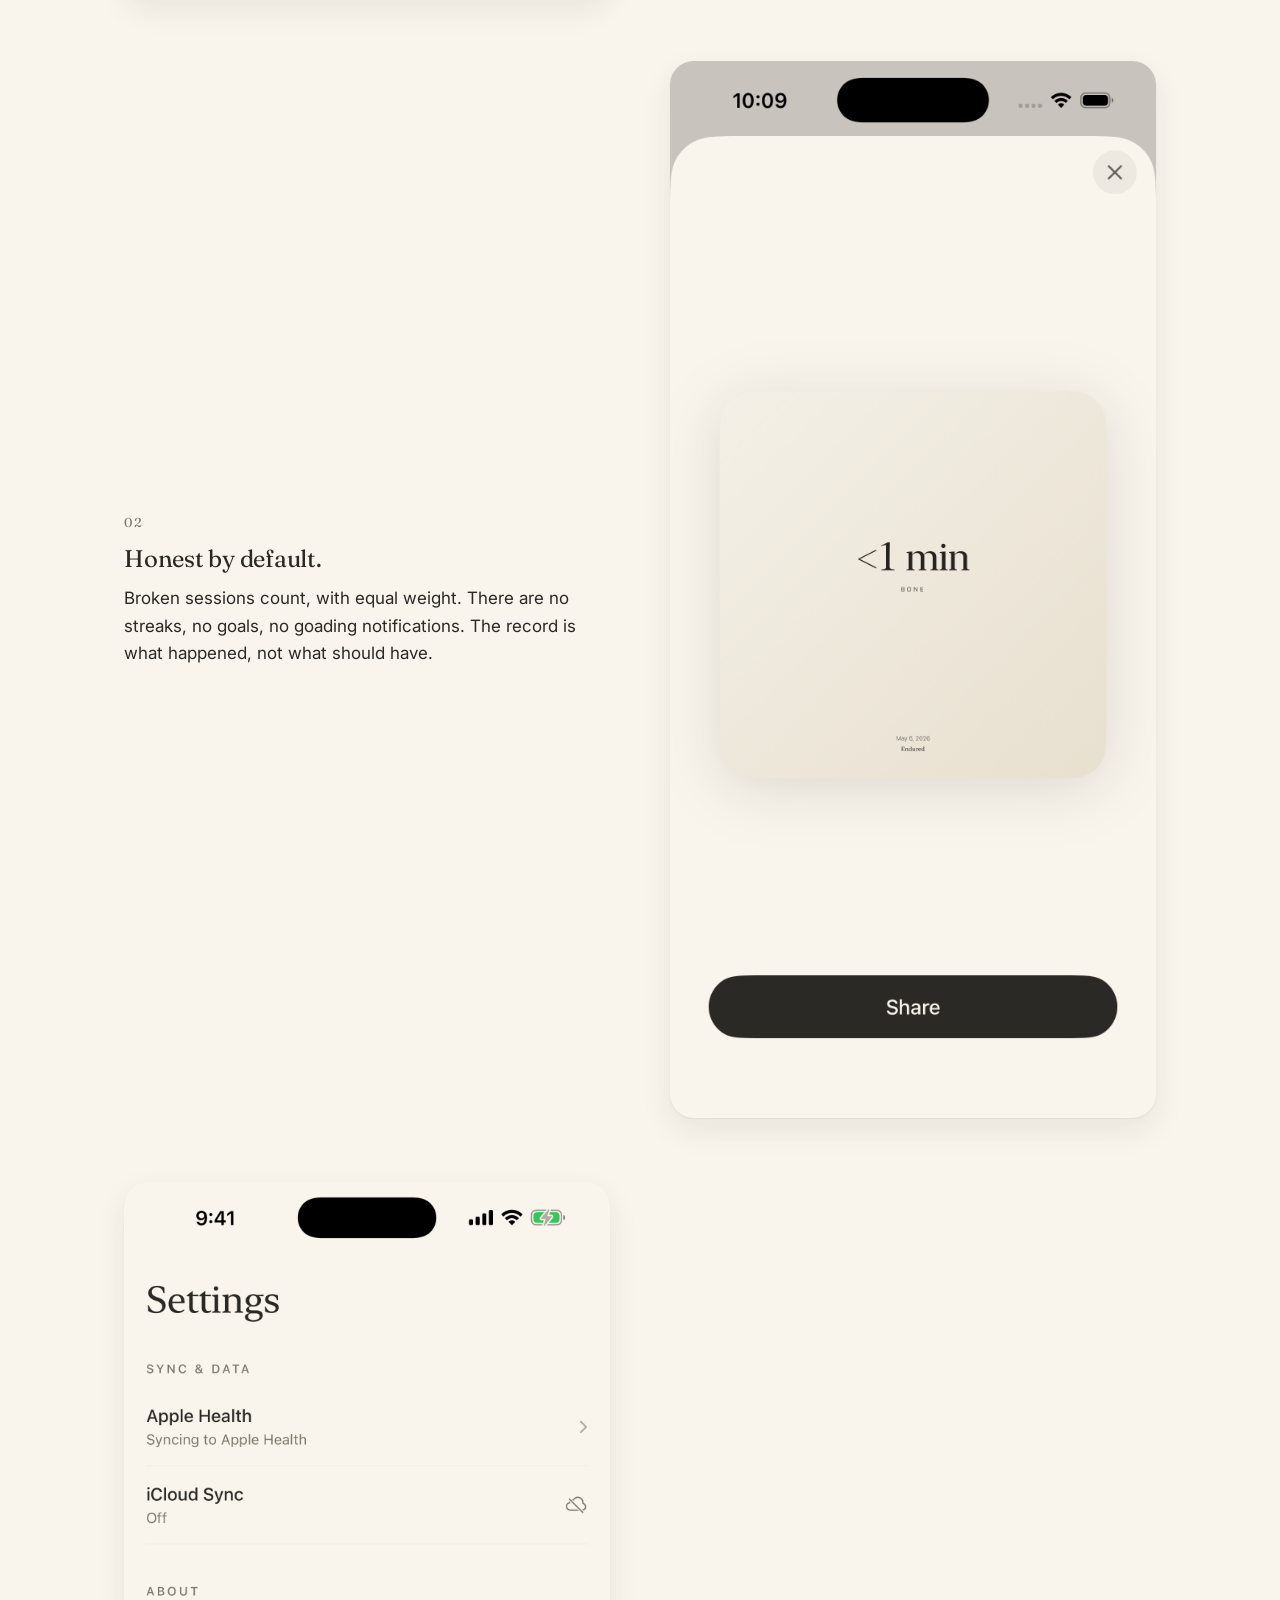
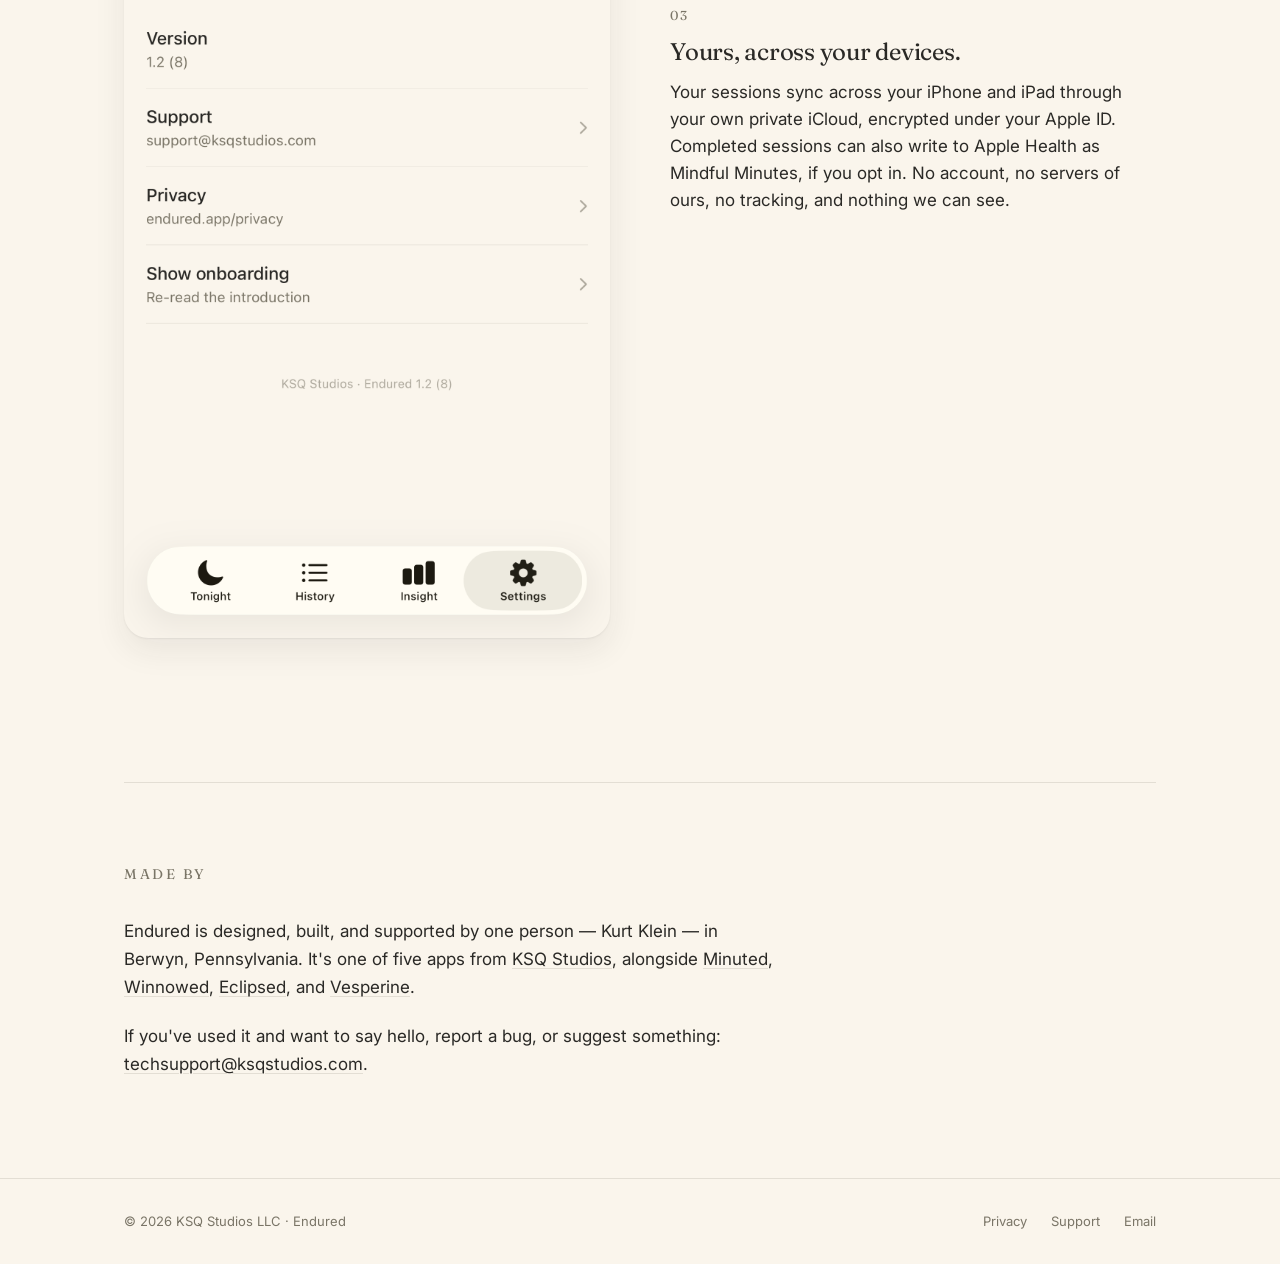
==== commit 2e46569c: "Updated tech support email" ====
--- a/index.html
+++ b/index.html
@@ -165,7 +165,7 @@
       Endured is designed, built, and supported by one person — Kurt Klein — in Berwyn, Pennsylvania. It's one of five apps from <a href="https://ksqstudios.com">KSQ Studios</a>, alongside <a href="https://minuted.org">Minuted</a>, <a href="https://winnowed.app">Winnowed</a>, <a href="https://eclipsedsleep.com">Eclipsed</a>, and <a href="https://vesperine.app">Vesperine</a>.
     </p>
     <p>
-      If you've used it and want to say hello, report a bug, or suggest something: <a href="mailto:support@ksqstudios.com">support@ksqstudios.com</a>.
+      If you've used it and want to say hello, report a bug, or suggest something: <a href="mailto:techsupport@ksqstudios.com">techsupport@ksqstudios.com</a>.
     </p>
   </section>
 
@@ -177,7 +177,7 @@
     <nav>
       <a href="/privacy">Privacy</a>
       <a href="/support">Support</a>
-      <a href="mailto:support@ksqstudios.com">Email</a>
+      <a href="mailto:techsupport@ksqstudios.com">Email</a>
     </nav>
   </div>
 </footer>
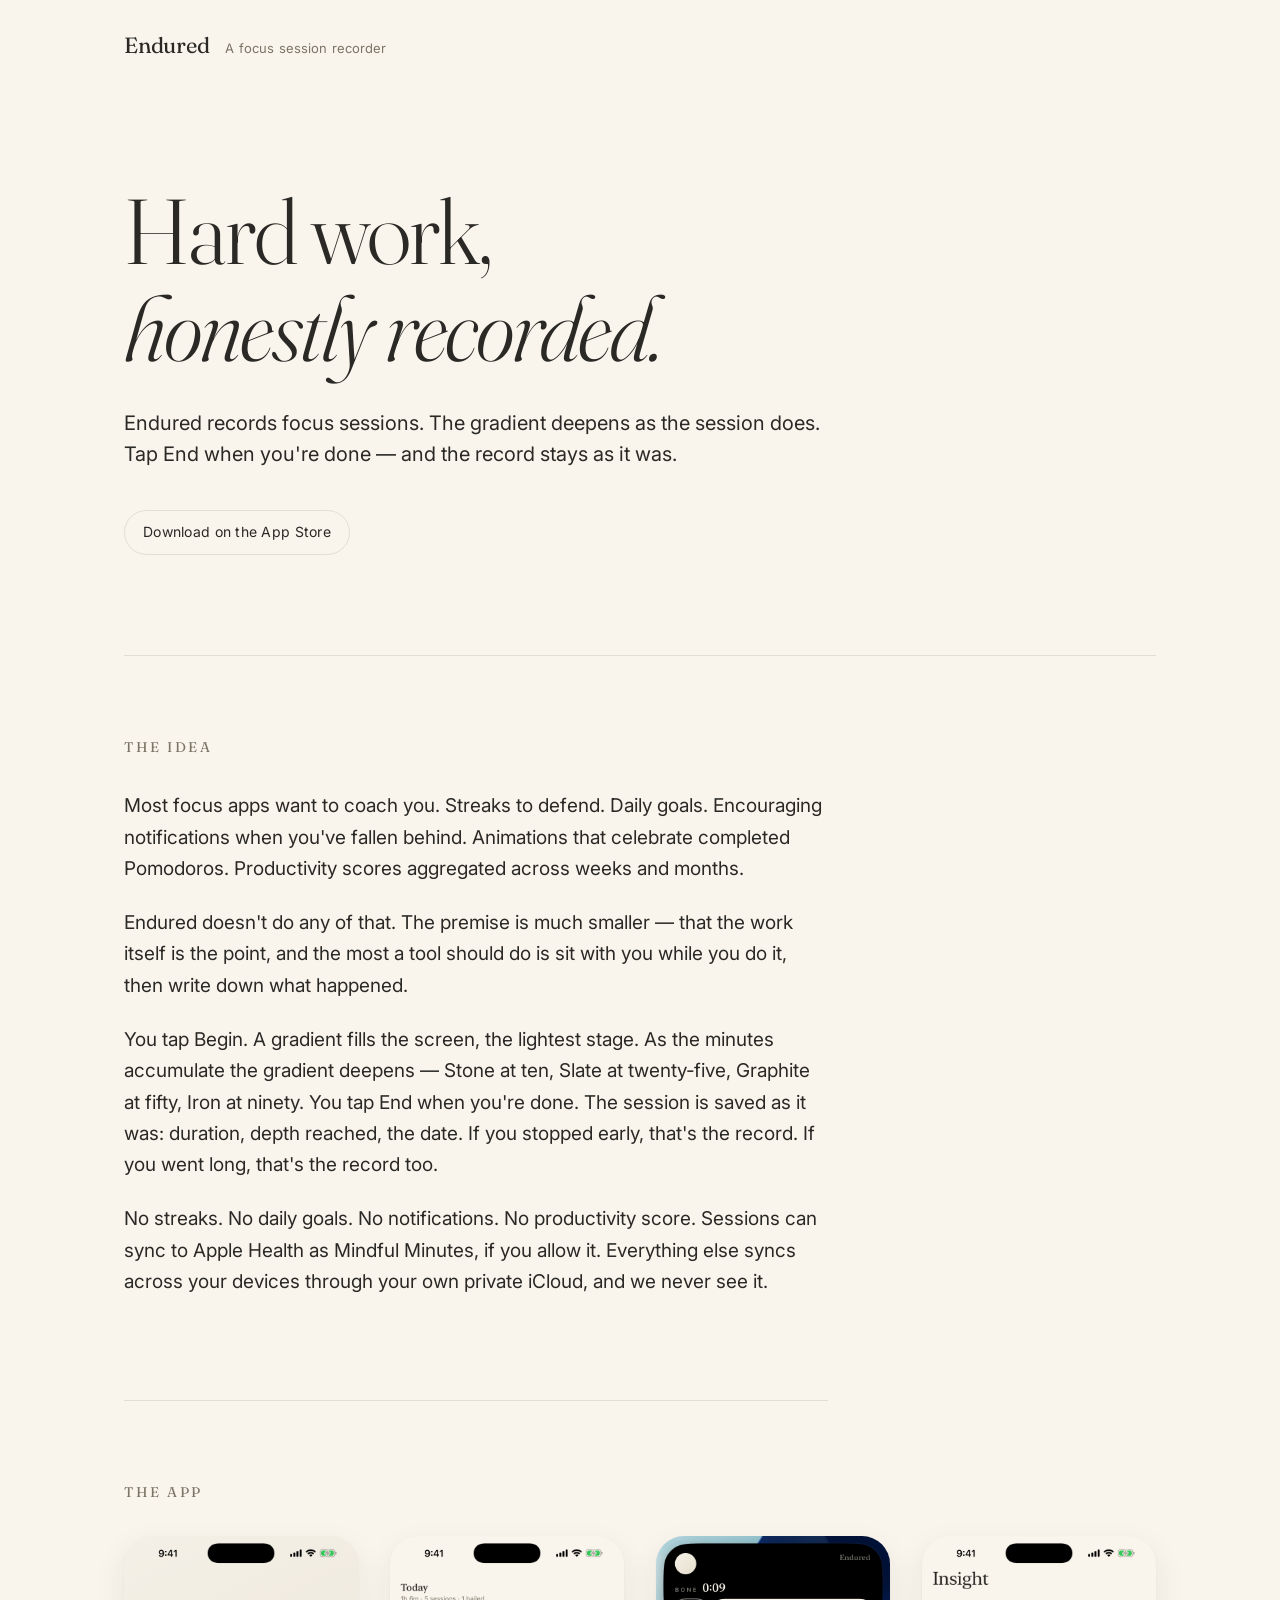
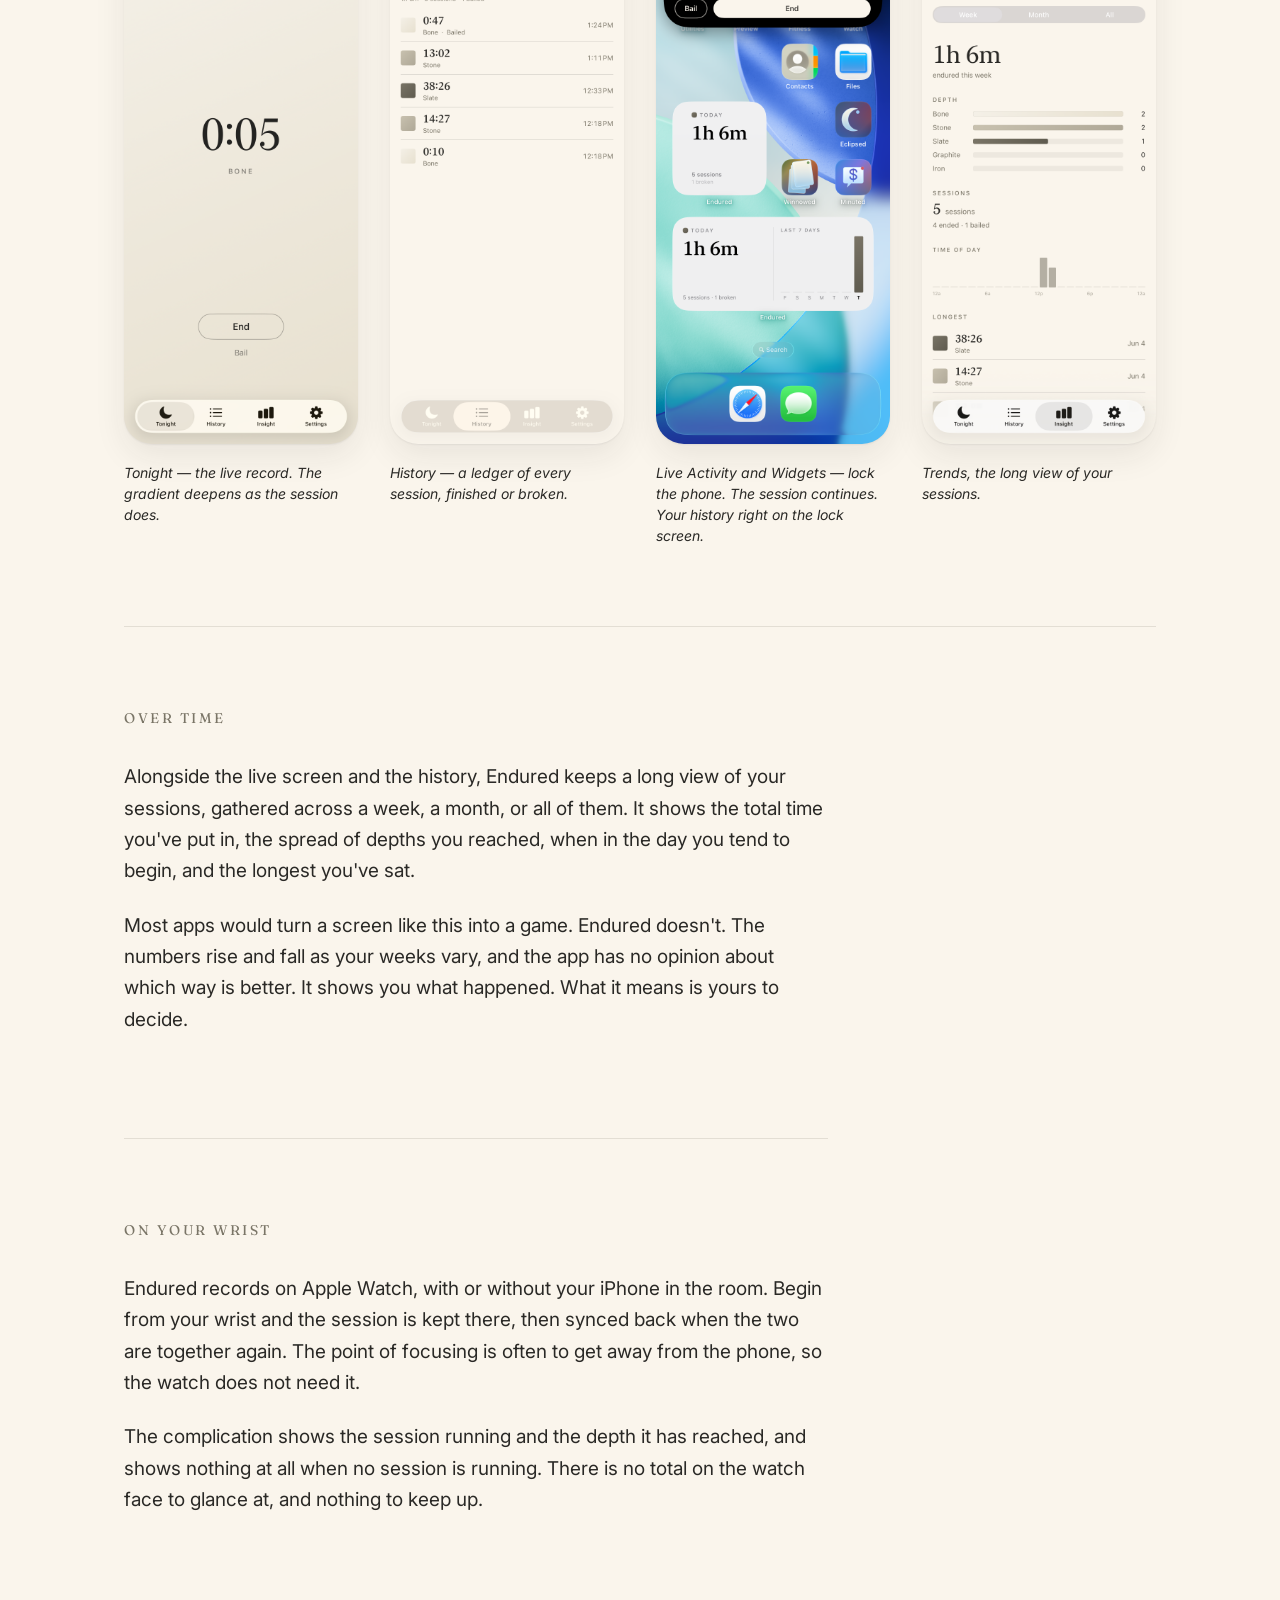
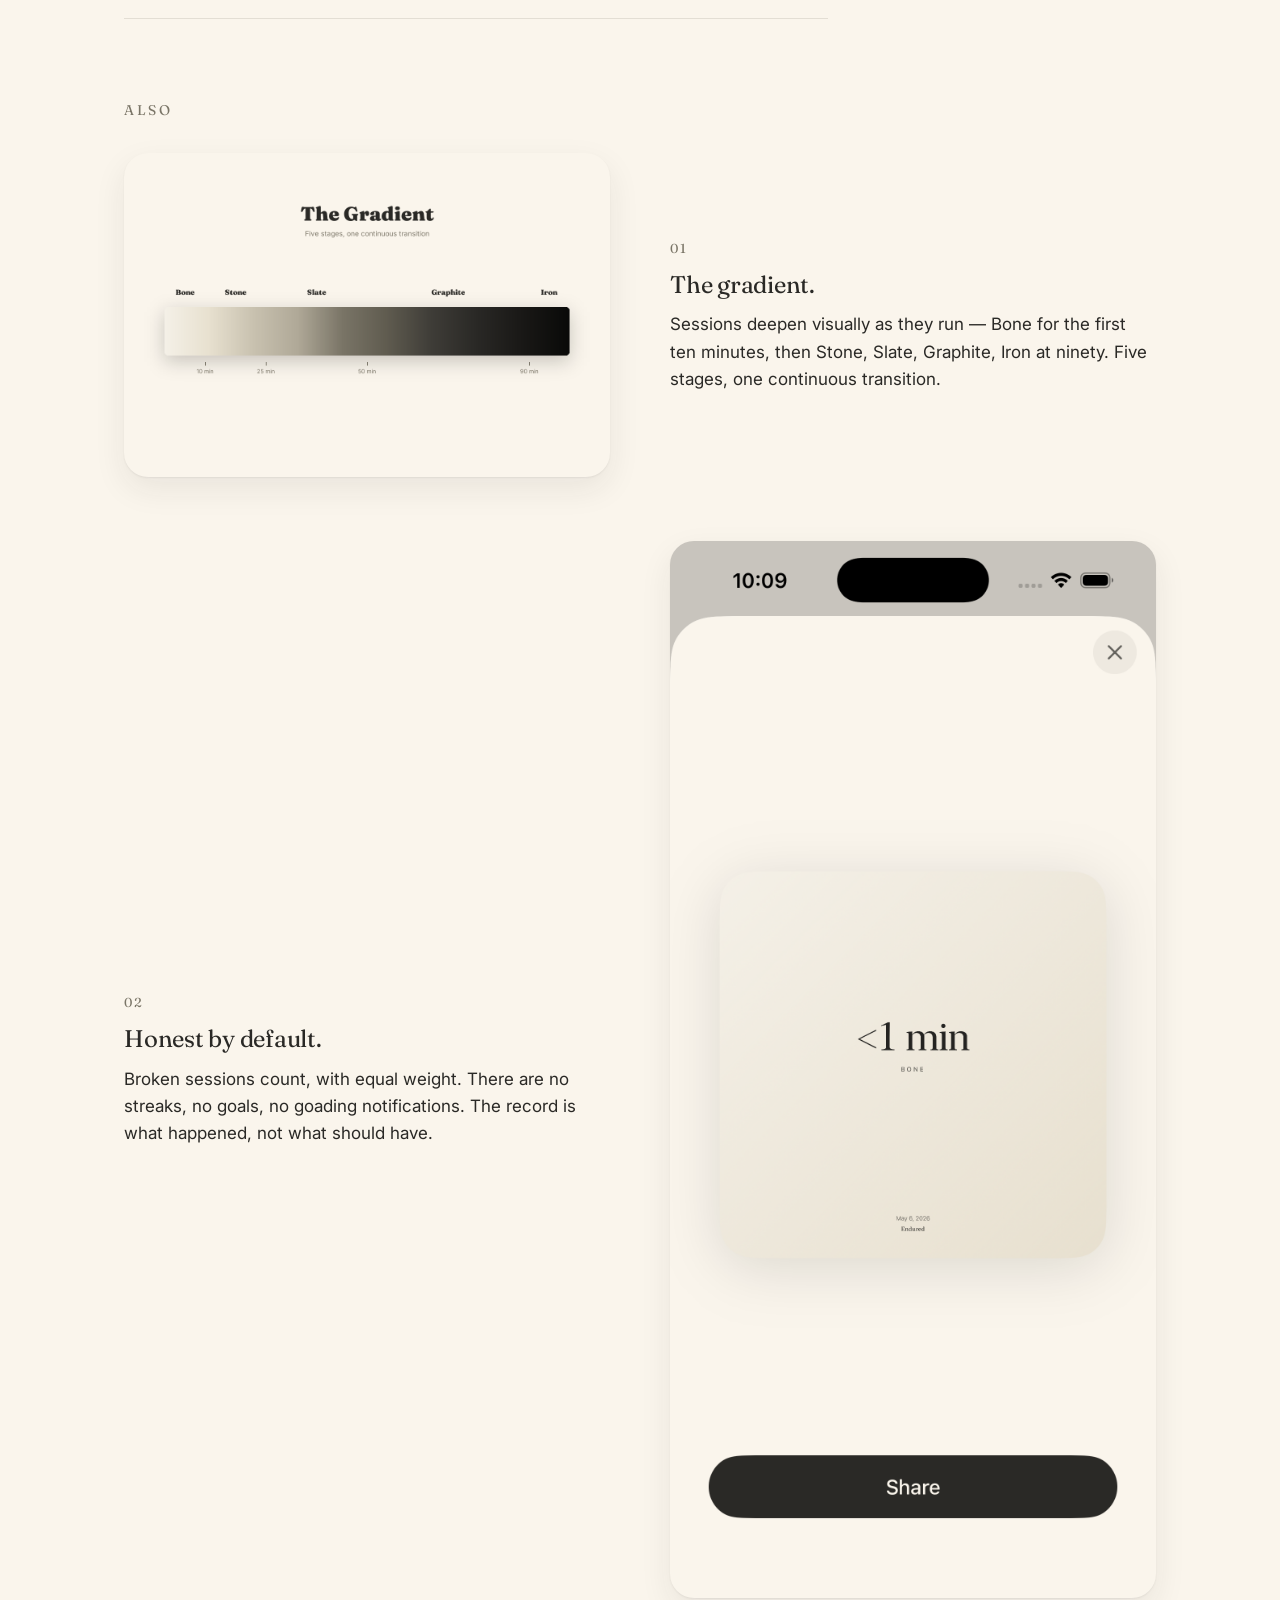
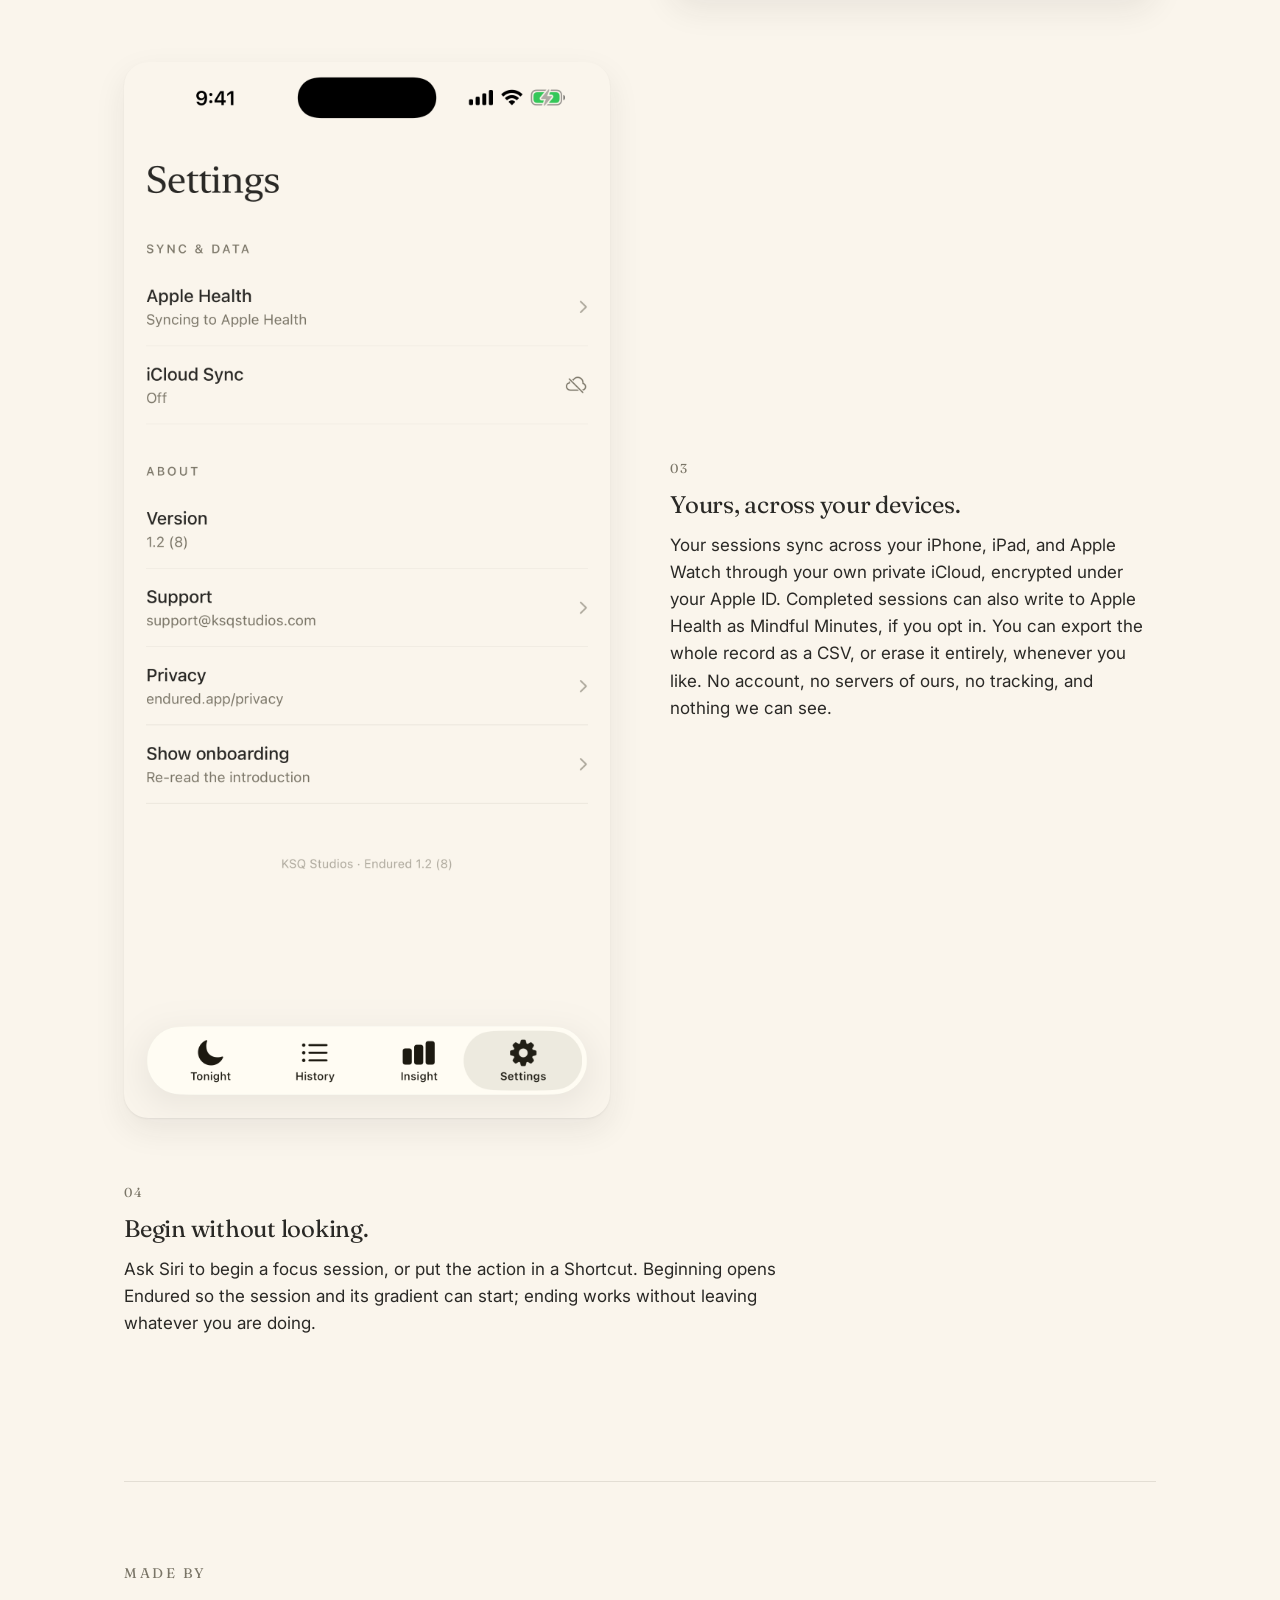
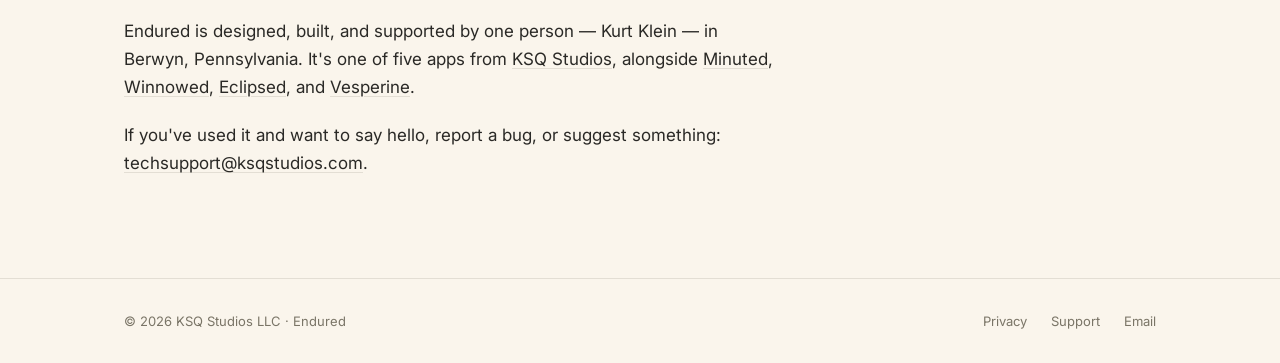
==== commit d16a9b91: "updated all forms for consistency" ====
--- a/index.html
+++ b/index.html
@@ -5,13 +5,13 @@
 <meta name="viewport" content="width=device-width, initial-scale=1">
 
 <title>Endured — Hard work, honestly recorded.</title>
-<meta name="description" content="A focus session recorder for iPhone. The gradient deepens as the session does. Tap End when you're done — the record stays as it was.">
+<meta name="description" content="A focus session recorder for iPhone, iPad, and Apple Watch. The gradient deepens as the session does. Tap End when you're done — the record stays as it was.">
 
 <!-- Open Graph -->
 <meta property="og:type" content="website">
 <meta property="og:url" content="https://endured.app">
 <meta property="og:title" content="Endured — Hard work, honestly recorded.">
-<meta property="og:description" content="A focus session recorder for iPhone. The gradient deepens as the session does. Tap End when you're done — the record stays as it was.">
+<meta property="og:description" content="A focus session recorder for iPhone, iPad, and Apple Watch. The gradient deepens as the session does. Tap End when you're done — the record stays as it was.">
 <meta property="og:image" content="https://endured.app/og-image.png">
 <meta property="og:image:width" content="1200">
 <meta property="og:image:height" content="630">
@@ -19,7 +19,7 @@
 <!-- Twitter -->
 <meta name="twitter:card" content="summary_large_image">
 <meta name="twitter:title" content="Endured — Hard work, honestly recorded.">
-<meta name="twitter:description" content="A focus session recorder for iPhone.">
+<meta name="twitter:description" content="A focus session recorder for iPhone, iPad, and Apple Watch.">
 <meta name="twitter:image" content="https://endured.app/og-image.png">
 
 <link rel="canonical" href="https://endured.app">
@@ -128,6 +128,16 @@
     </p>
   </section>
 
+  <section class="idea fade-in">
+    <h2>On your wrist</h2>
+    <p>
+      Endured records on Apple Watch, with or without your iPhone in the room. Begin from your wrist and the session is kept there, then synced back when the two are together again. The point of focusing is often to get away from the phone, so the watch does not need it.
+    </p>
+    <p>
+      The complication shows the session running and the depth it has reached, and shows nothing at all when no session is running. There is no total on the watch face to glance at, and nothing to keep up.
+    </p>
+  </section>
+
   <section class="also fade-in">
     <h2>Also</h2>
 
@@ -154,9 +164,17 @@
       <div class="also-text">
         <span class="also-num">03</span>
         <h3>Yours, across your devices.</h3>
-        <p>Your sessions sync across your iPhone and iPad through your own private iCloud, encrypted under your Apple ID. Completed sessions can also write to Apple Health as Mindful Minutes, if you opt in. No account, no servers of ours, no tracking, and nothing we can see.</p>
-      </div>
-    </div>
+        <p>Your sessions sync across your iPhone, iPad, and Apple Watch through your own private iCloud, encrypted under your Apple ID. Completed sessions can also write to Apple Health as Mindful Minutes, if you opt in. You can export the whole record as a CSV, or erase it entirely, whenever you like. No account, no servers of ours, no tracking, and nothing we can see.</p>
+      </div>
+    </div>
+    <div class="also-item text-only">
+      <div class="also-text">
+        <span class="also-num">04</span>
+        <h3>Begin without looking.</h3>
+        <p>Ask Siri to begin a focus session, or put the action in a Shortcut. Beginning opens Endured so the session and its gradient can start; ending works without leaving whatever you are doing.</p>
+      </div>
+    </div>
+
   </section>
 
   <section class="madeby fade-in">
--- a/styles.css
+++ b/styles.css
@@ -232,6 +232,14 @@
 
 .also-text {
   /* the text column */
+}
+
+/* A feature with nothing worth photographing. Single column so it does not
+   leave an empty half, and capped so the line length still reads. */
+.also-item.text-only {
+  grid-template-columns: 1fr;
+  max-width: 64ch;
+  direction: ltr;
 }
 
 .also-num {
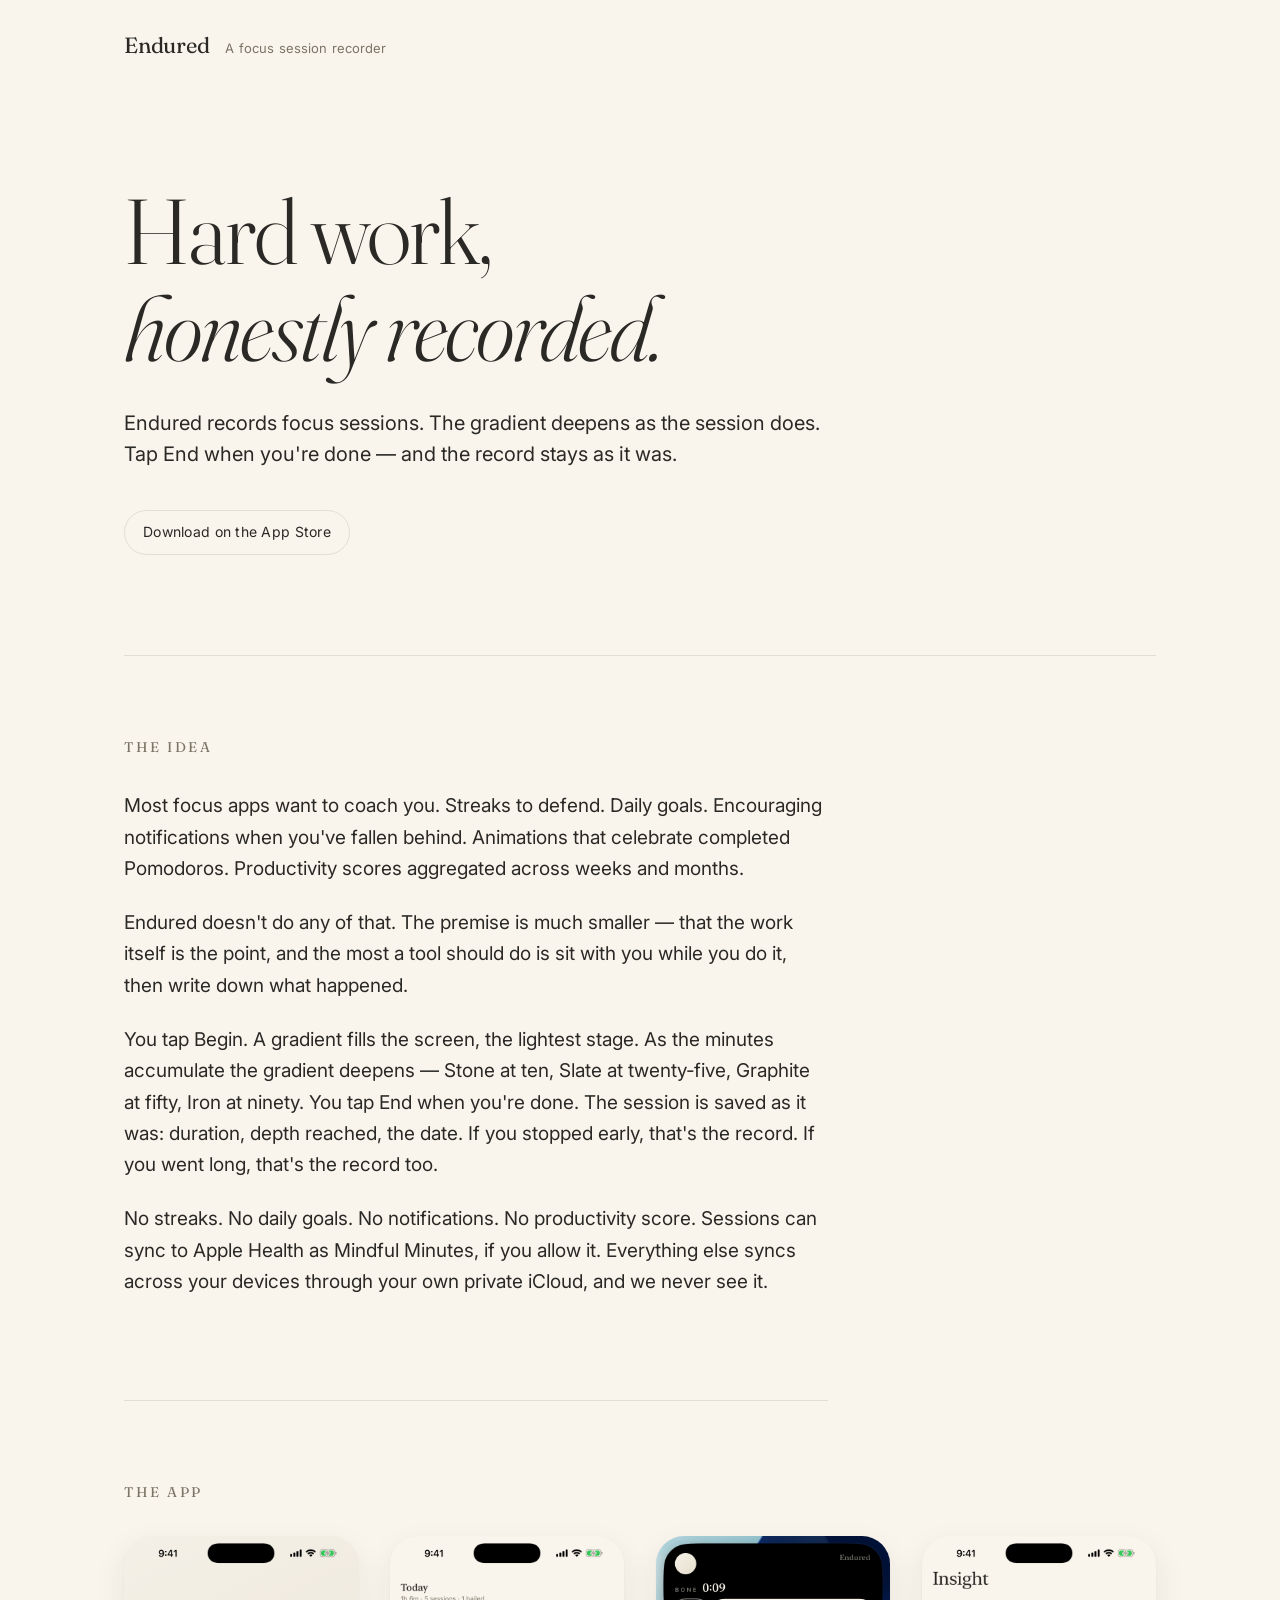
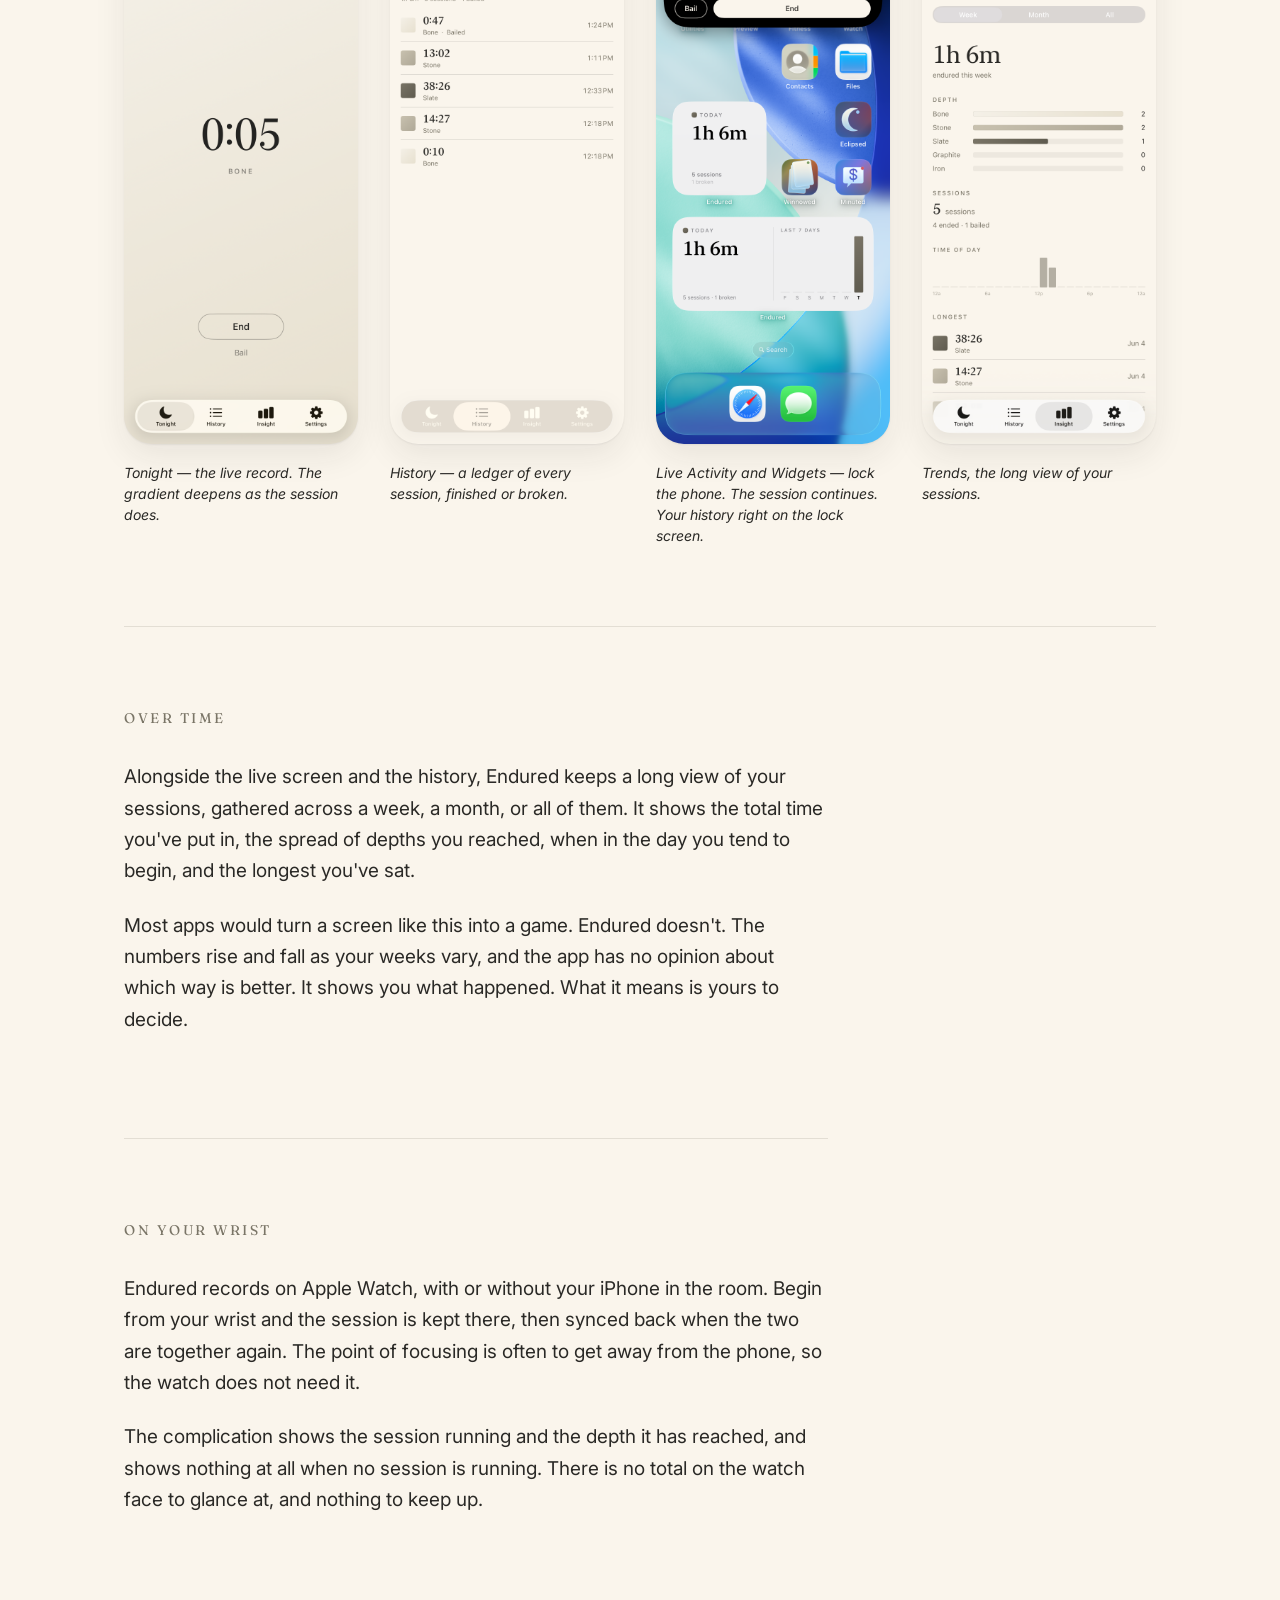
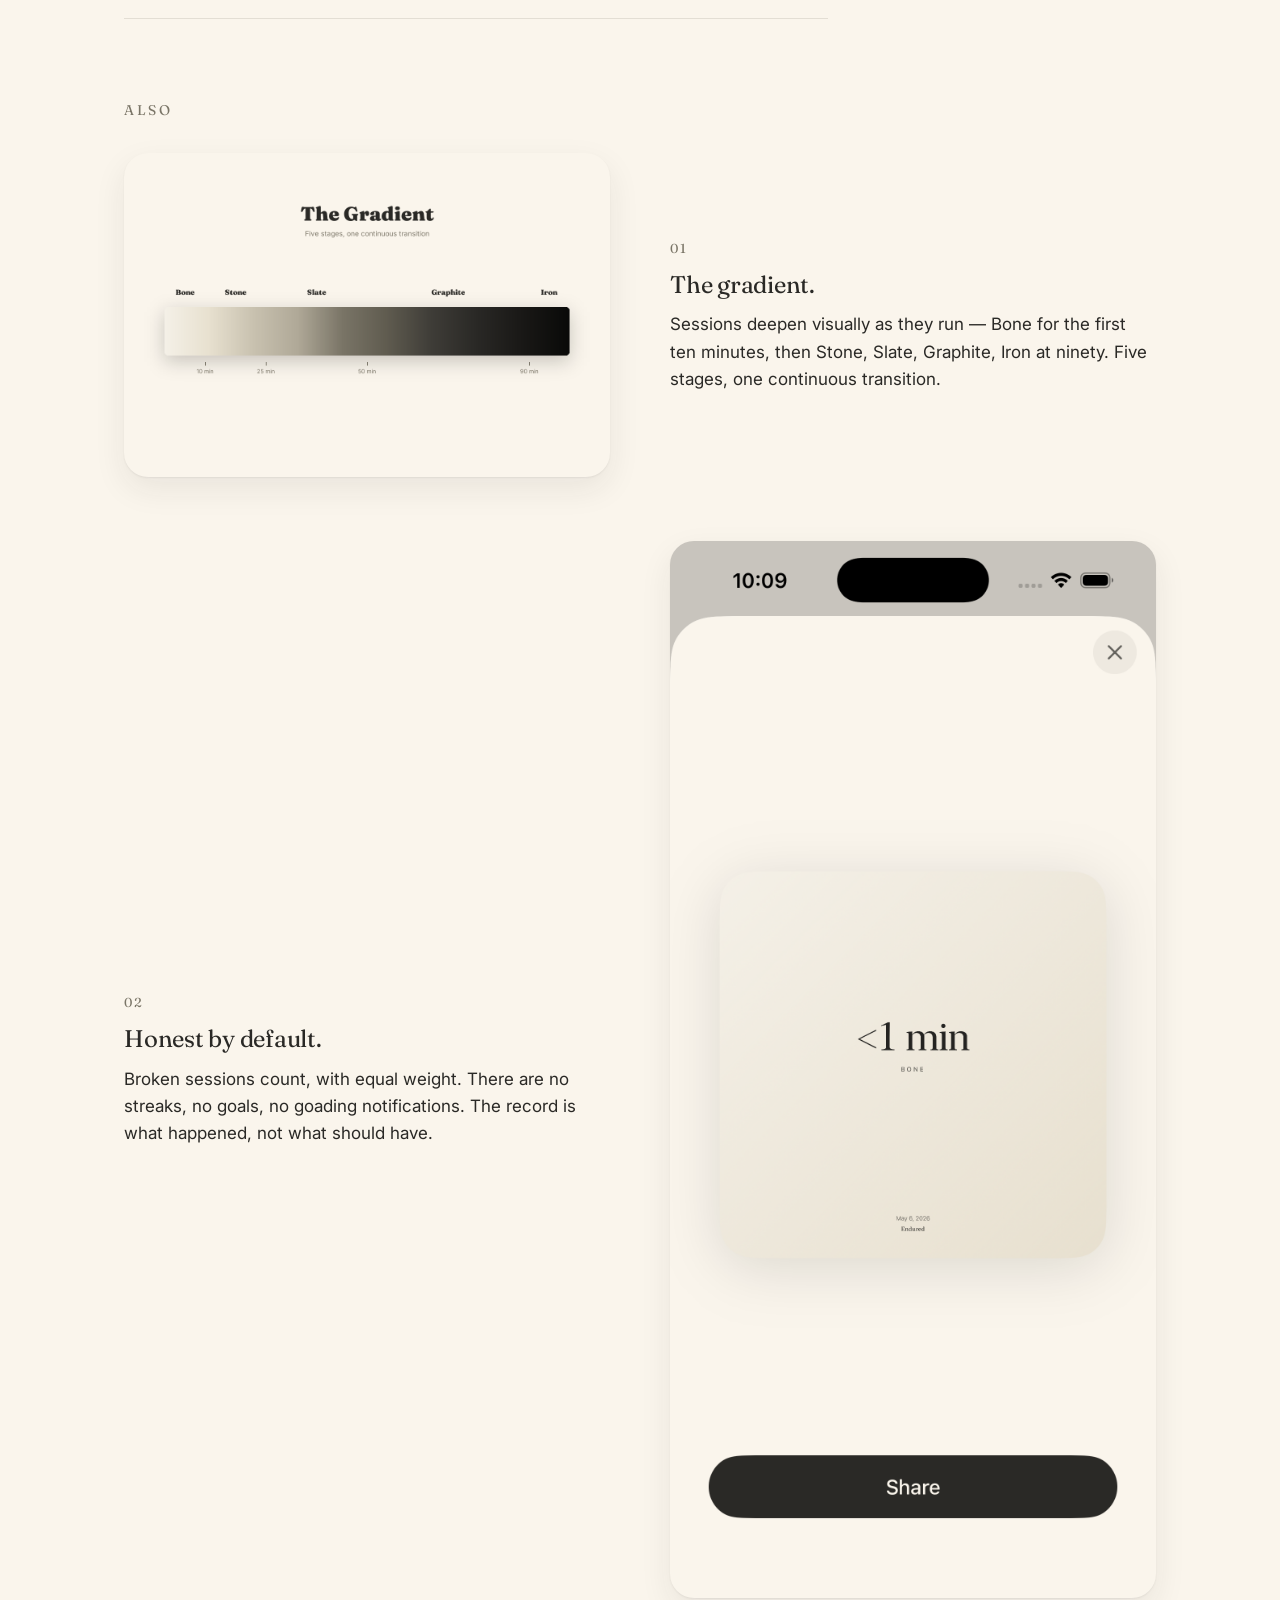
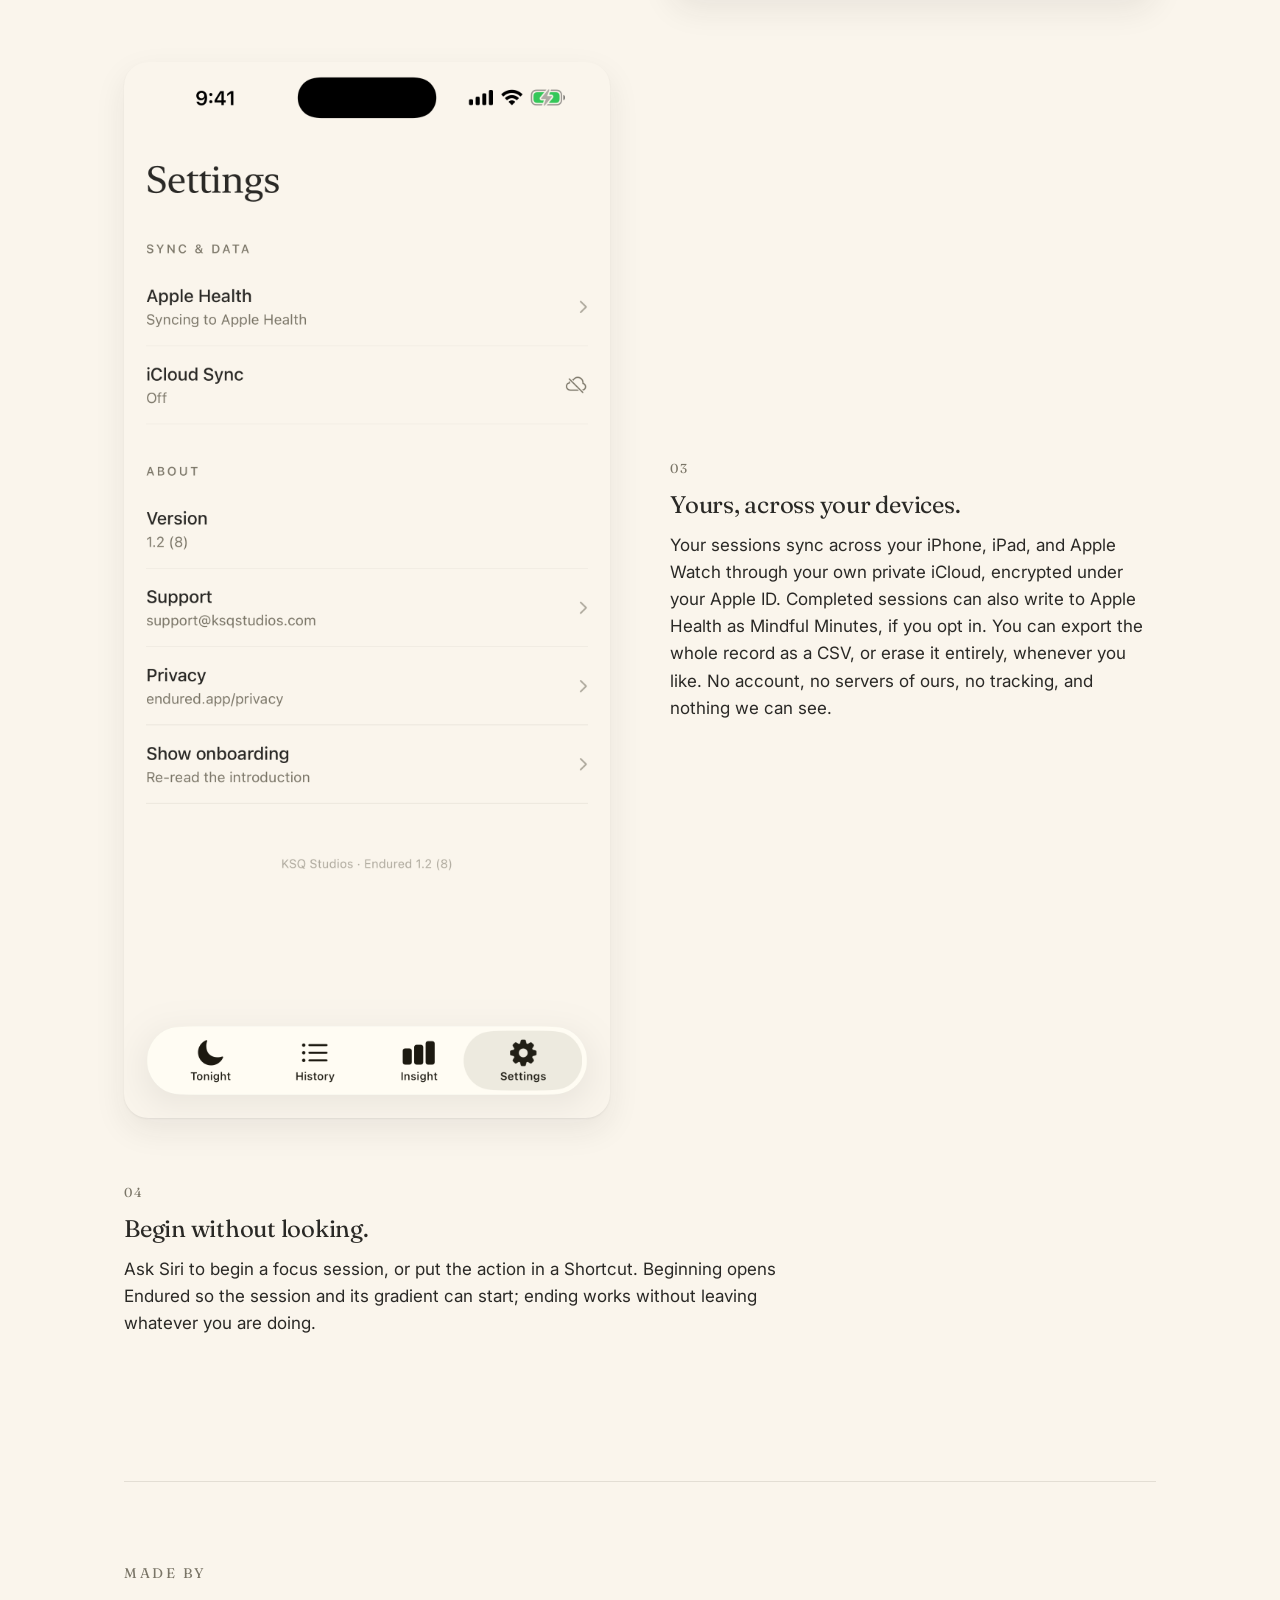
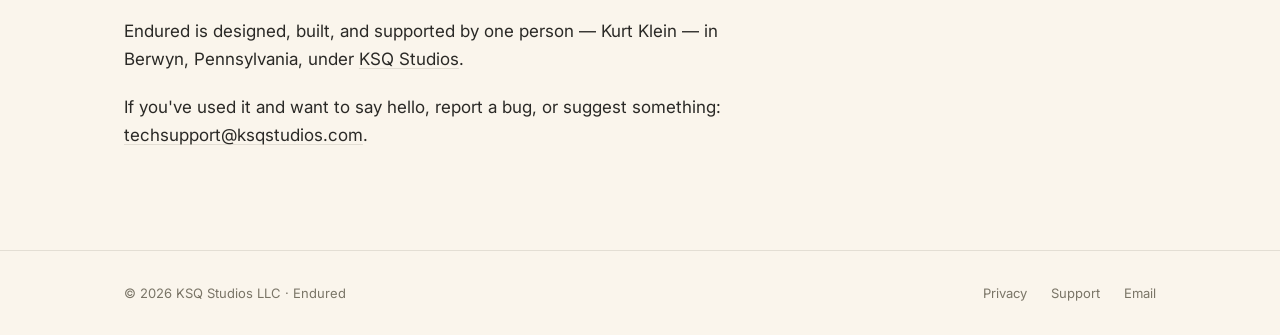
==== commit 26a6dbac: "Drop sibling app list from attribution" ====
--- a/index.html
+++ b/index.html
@@ -40,8 +40,6 @@
 <!-- Scripts -->
 <script defer src="/scripts.js"></script>
 
-<!-- Plausible -->
-<script defer data-domain="endured.app" src="https://plausible.io/js/script.js"></script>
 </head>
 
 <body>
@@ -180,7 +178,7 @@
   <section class="madeby fade-in">
     <h2>Made by</h2>
     <p>
-      Endured is designed, built, and supported by one person — Kurt Klein — in Berwyn, Pennsylvania. It's one of five apps from <a href="https://ksqstudios.com">KSQ Studios</a>, alongside <a href="https://minuted.org">Minuted</a>, <a href="https://winnowed.app">Winnowed</a>, <a href="https://eclipsedsleep.com">Eclipsed</a>, and <a href="https://vesperine.app">Vesperine</a>.
+      Endured is designed, built, and supported by one person — Kurt Klein — in Berwyn, Pennsylvania, under <a href="https://ksqstudios.com">KSQ Studios</a>.
     </p>
     <p>
       If you've used it and want to say hello, report a bug, or suggest something: <a href="mailto:techsupport@ksqstudios.com">techsupport@ksqstudios.com</a>.
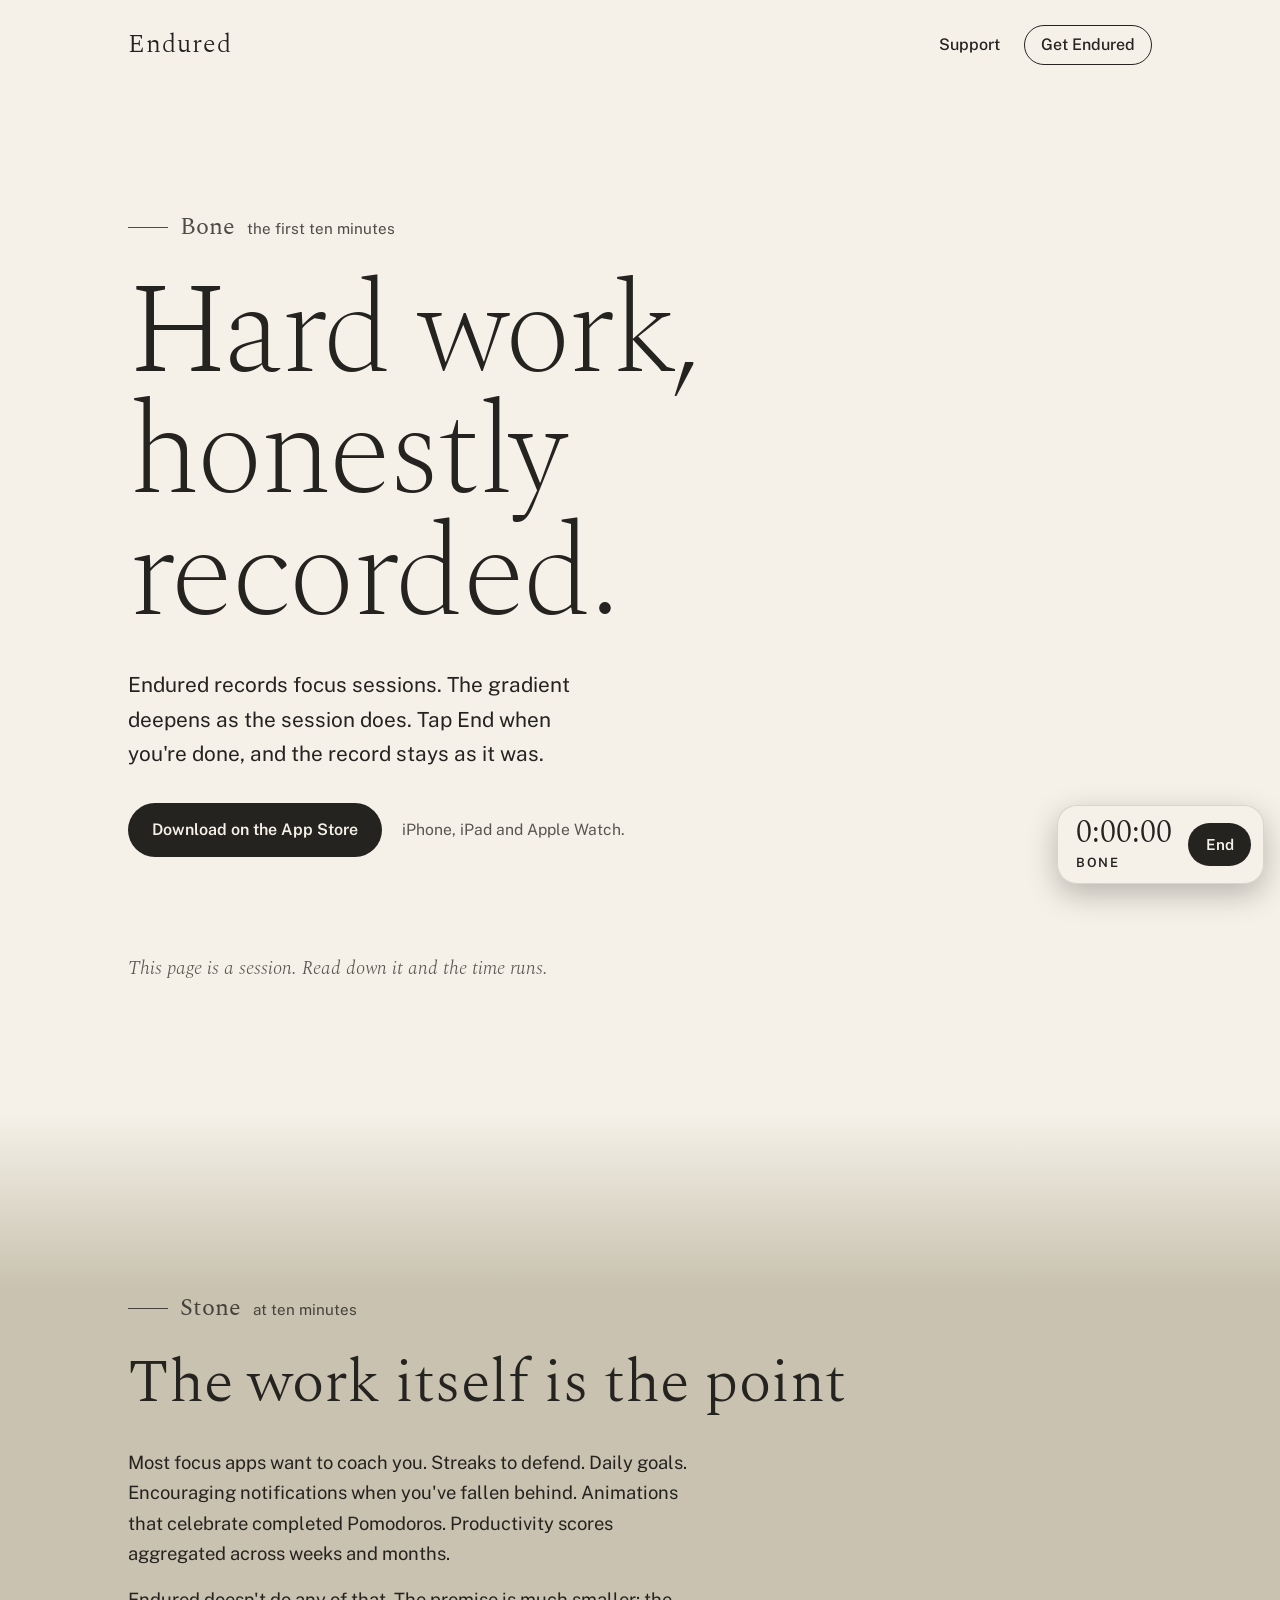
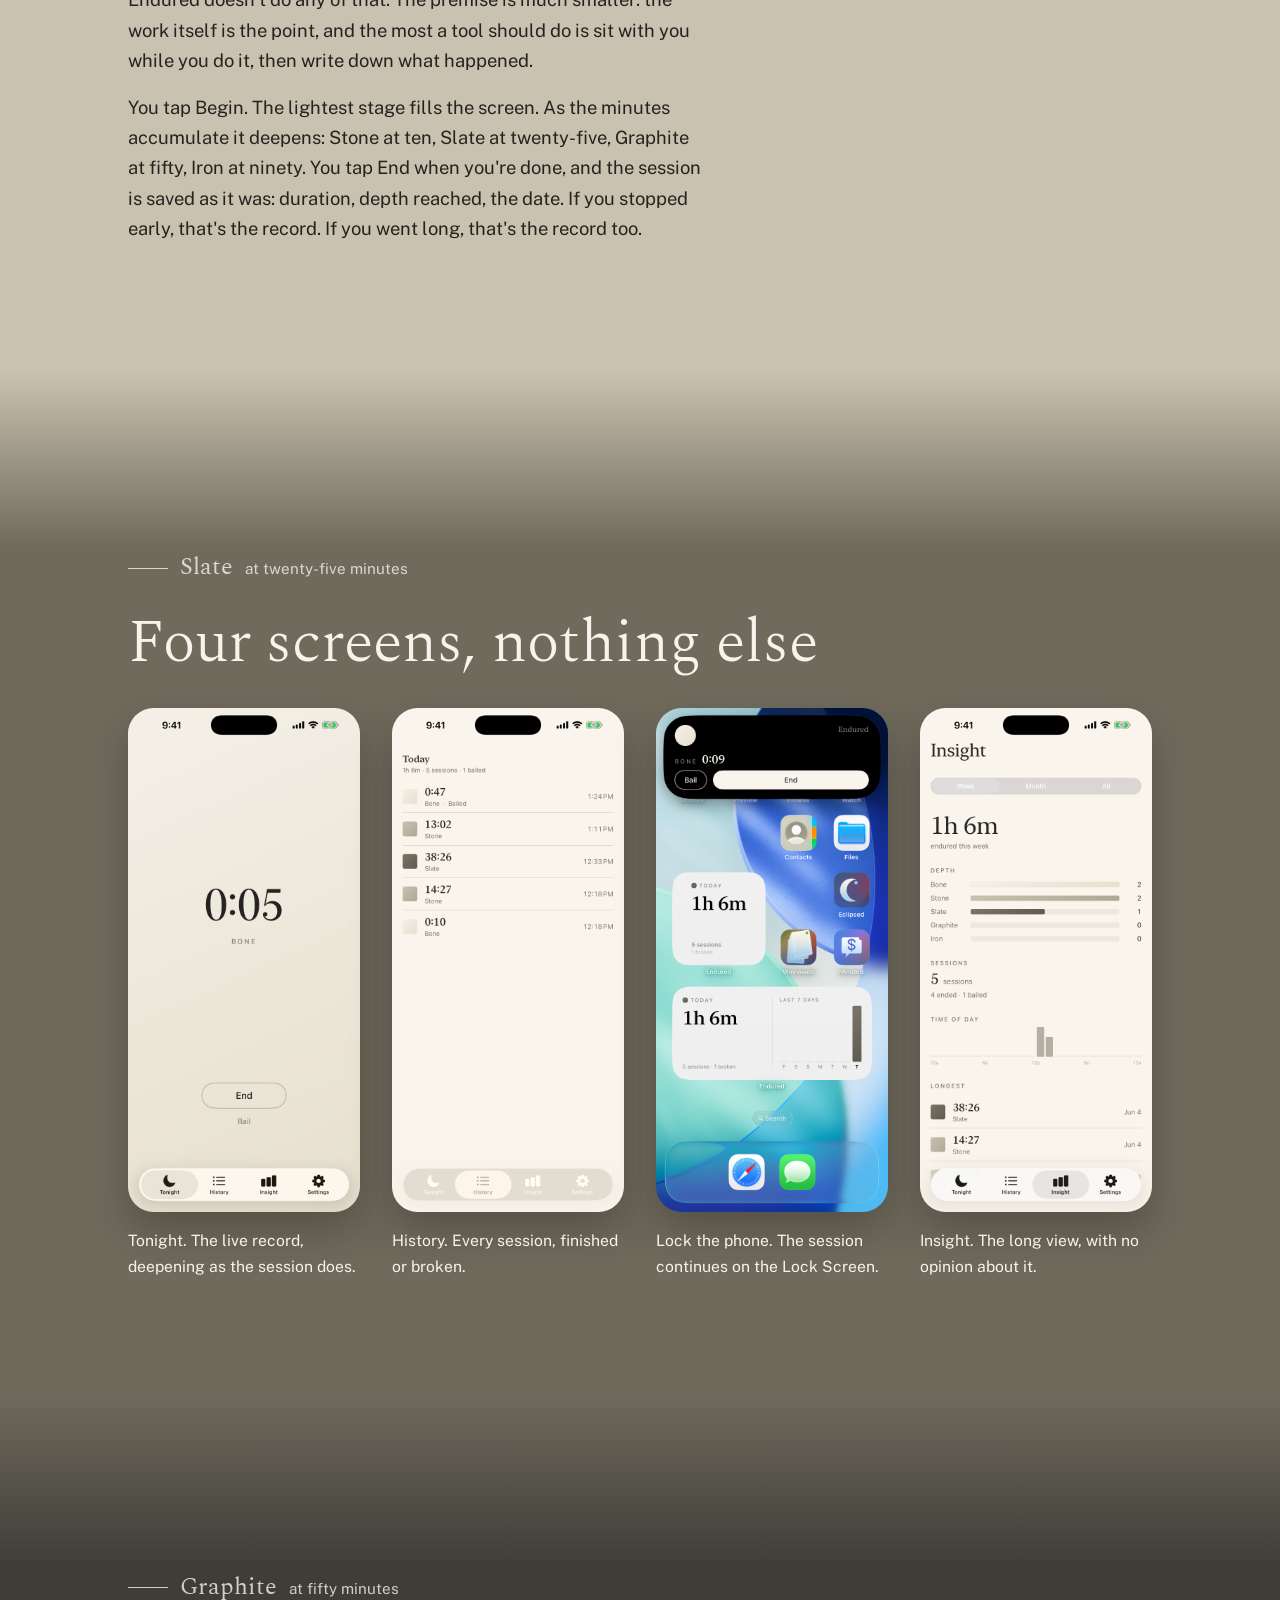
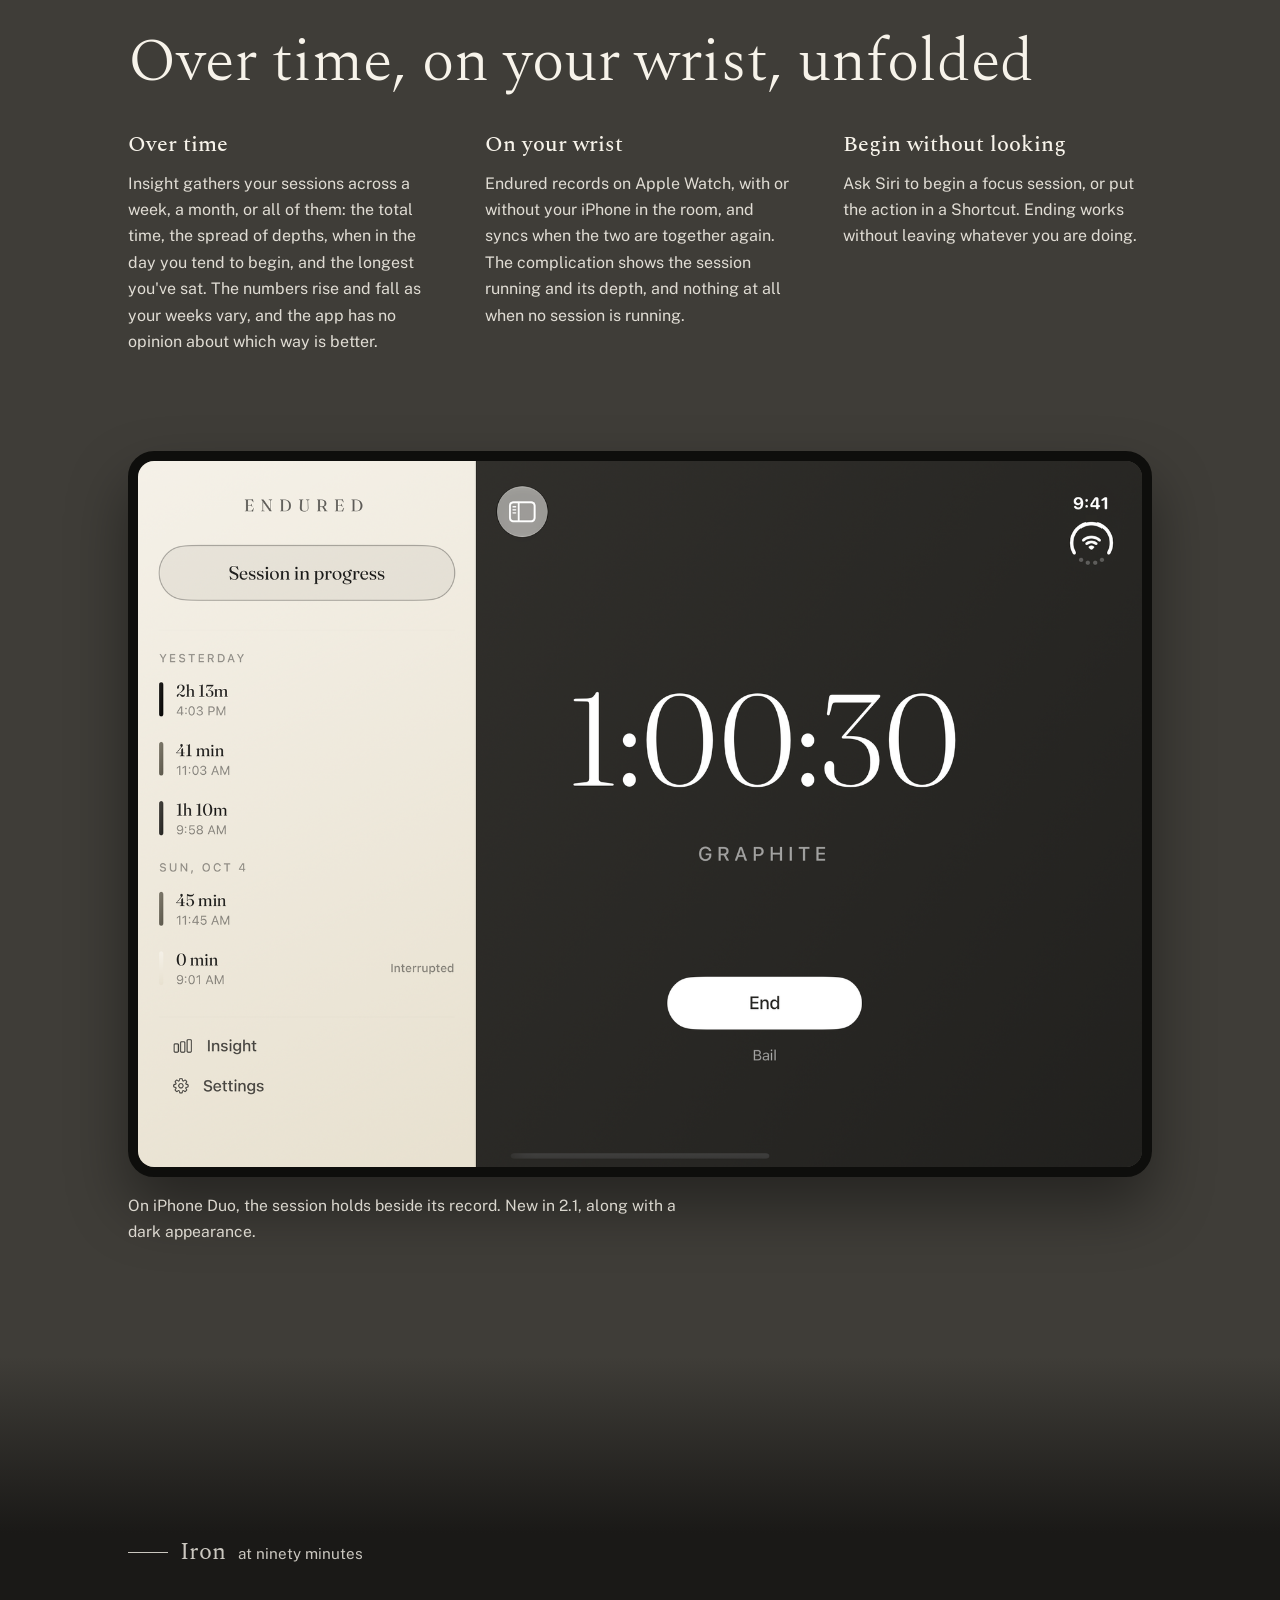
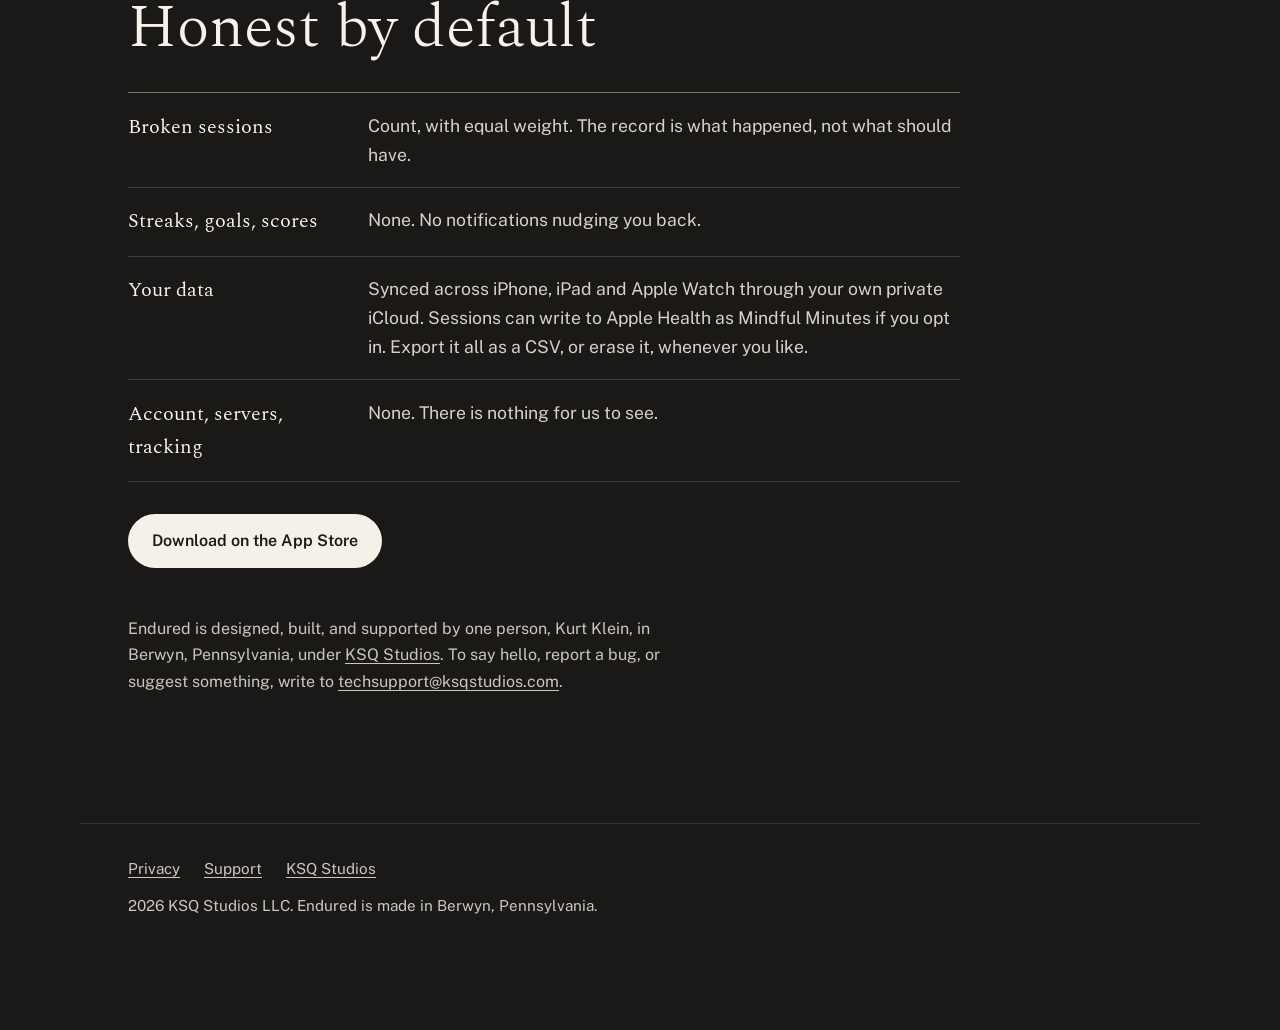
==== commit 74ead3ca: "Redesign the site: the page is a session, Bone to Iron, with a meter" ====
--- a/index.html
+++ b/index.html
@@ -3,200 +3,196 @@
 <head>
 <meta charset="utf-8">
 <meta name="viewport" content="width=device-width, initial-scale=1">
-
-<title>Endured — Hard work, honestly recorded.</title>
-<meta name="description" content="A focus session recorder for iPhone, iPad, and Apple Watch. The gradient deepens as the session does. Tap End when you're done — the record stays as it was.">
-
-<!-- Open Graph -->
+<title>Endured, hard work honestly recorded</title>
+<meta name="description" content="A focus session recorder for iPhone, iPad, and Apple Watch. The gradient deepens as the session does. Tap End when you're done, and the record stays as it was.">
 <meta property="og:type" content="website">
 <meta property="og:url" content="https://endured.app">
-<meta property="og:title" content="Endured — Hard work, honestly recorded.">
-<meta property="og:description" content="A focus session recorder for iPhone, iPad, and Apple Watch. The gradient deepens as the session does. Tap End when you're done — the record stays as it was.">
+<meta property="og:title" content="Endured, hard work honestly recorded">
+<meta property="og:description" content="A focus session recorder for iPhone, iPad, and Apple Watch. The gradient deepens as the session does. Tap End when you're done, and the record stays as it was.">
 <meta property="og:image" content="https://endured.app/og-image.png">
 <meta property="og:image:width" content="1200">
 <meta property="og:image:height" content="630">
-
-<!-- Twitter -->
 <meta name="twitter:card" content="summary_large_image">
-<meta name="twitter:title" content="Endured — Hard work, honestly recorded.">
+<meta name="twitter:title" content="Endured, hard work honestly recorded">
 <meta name="twitter:description" content="A focus session recorder for iPhone, iPad, and Apple Watch.">
 <meta name="twitter:image" content="https://endured.app/og-image.png">
-
 <link rel="canonical" href="https://endured.app">
-<meta name="theme-color" content="#FAF5EC">
-
-<!-- Favicon -->
+<meta name="theme-color" content="#f5f1e8">
 <link rel="icon" type="image/png" href="/favicon.png">
 <link rel="apple-touch-icon" href="/apple-touch-icon.png">
-
-<!-- Fonts -->
 <link rel="preconnect" href="https://fonts.googleapis.com">
 <link rel="preconnect" href="https://fonts.gstatic.com" crossorigin>
-<link href="https://fonts.googleapis.com/css2?family=Fraunces:opsz,wght@9..144,300..500;9..144,300..500&family=Inter:wght@400;500&display=swap" rel="stylesheet">
-
-<!-- Styles -->
+<link href="https://fonts.googleapis.com/css2?family=Spectral:ital,wght@0,200;0,300;0,400;0,500;1,300&family=Public+Sans:wght@400;500;600&display=swap" rel="stylesheet">
 <link rel="stylesheet" href="/styles.css">
-
-<!-- Scripts -->
 <script defer src="/scripts.js"></script>
-
 </head>
-
 <body>
 
-<header class="site-header">
-  <a href="/" class="brand">Endured</a>
-  <span class="brand-tag">A focus session recorder</span>
+<header class="bar">
+  <div class="bar-inner">
+    <a class="mark" href="/">Endured</a>
+    <nav aria-label="Site">
+      <a href="/support">Support</a>
+      <a class="bar-cta" href="https://apps.apple.com/us/app/endured/id6766737964" rel="noopener">Get Endured</a>
+    </nav>
+  </div>
 </header>
 
-<main>
+<!-- The page is a session. Reading down it is time passing: each section
+     sits at the depth the app gives that many minutes, Bone at the top and
+     Iron at ninety, and the meter in the corner reads the elapsed time from
+     how far down you are. -->
+<main id="session">
 
-  <section class="hero fade-in">
-    <h1>
-      Hard work,<br>
-      <em>honestly recorded.</em>
-    </h1>
-    <p class="lede">
-      Endured records focus sessions. The gradient deepens as the session does. Tap End when you're done — and the record stays as it was.
-    </p>
-    <a href="https://apps.apple.com/us/app/endured/id6766737964" rel="noopener" style="display: inline-block; font-family: var(--sans); font-size: 14px; color: var(--graphite); text-decoration: none; padding: 10px 18px; border: 1px solid var(--hairline); border-radius: 999px; letter-spacing: 0.02em; transition: border-color 120ms ease, background 120ms ease;">Download on the App Store</a>
+  <section class="stage stage--bone" data-minute="0" data-stage="Bone">
+    <div class="stage-inner hero">
+      <p class="depth"><span>Bone</span> the first ten minutes</p>
+      <h1>Hard work, honestly recorded.</h1>
+      <p class="lede">
+        Endured records focus sessions. The gradient deepens as the session
+        does. Tap End when you're done, and the record stays as it was.
+      </p>
+      <p class="buy">
+        <a class="button" href="https://apps.apple.com/us/app/endured/id6766737964" rel="noopener">Download on the App Store</a>
+        <span>iPhone, iPad and Apple Watch.</span>
+      </p>
+      <p class="hint">This page is a session. Read down it and the time runs.</p>
+    </div>
   </section>
 
-  <section class="idea fade-in">
-    <h2>The idea</h2>
-
-    <p>
-      Most focus apps want to coach you. Streaks to defend. Daily goals. Encouraging notifications when you've fallen behind. Animations that celebrate completed Pomodoros. Productivity scores aggregated across weeks and months.
-    </p>
-
-    <p>
-      Endured doesn't do any of that. The premise is much smaller — that the work itself is the point, and the most a tool should do is sit with you while you do it, then write down what happened.
-    </p>
-
-    <p>
-      You tap Begin. A gradient fills the screen, the lightest stage. As the minutes accumulate the gradient deepens — Stone at ten, Slate at twenty‑five, Graphite at fifty, Iron at ninety. You tap End when you're done. The session is saved as it was: duration, depth reached, the date. If you stopped early, that's the record. If you went long, that's the record too.
-    </p>
-
-    <p>
-      No streaks. No daily goals. No notifications. No productivity score. Sessions can sync to Apple Health as Mindful Minutes, if you allow it. Everything else syncs across your devices through your own private iCloud, and we never see it.
-    </p>
+  <section class="stage stage--stone" data-minute="10" data-stage="Stone">
+    <div class="stage-inner">
+      <p class="depth"><span>Stone</span> at ten minutes</p>
+      <h2>The work itself is the point</h2>
+      <div class="prose">
+        <p>
+          Most focus apps want to coach you. Streaks to defend. Daily goals.
+          Encouraging notifications when you've fallen behind. Animations
+          that celebrate completed Pomodoros. Productivity scores aggregated
+          across weeks and months.
+        </p>
+        <p>
+          Endured doesn't do any of that. The premise is much smaller: the
+          work itself is the point, and the most a tool should do is sit with
+          you while you do it, then write down what happened.
+        </p>
+        <p>
+          You tap Begin. The lightest stage fills the screen. As the minutes
+          accumulate it deepens: Stone at ten, Slate at twenty-five, Graphite
+          at fifty, Iron at ninety. You tap End when you're done, and the
+          session is saved as it was: duration, depth reached, the date. If
+          you stopped early, that's the record. If you went long, that's the
+          record too.
+        </p>
+      </div>
+    </div>
   </section>
 
-  <section class="screens fade-in">
-    <h2>The app</h2>
+  <section class="stage stage--slate" data-minute="25" data-stage="Slate">
+    <div class="stage-inner">
+      <p class="depth"><span>Slate</span> at twenty-five minutes</p>
+      <h2>Four screens, nothing else</h2>
+      <div class="screens">
+        <figure>
+          <img src="/images/tonight.png" alt="Tonight in Endured: a session five seconds in, the Bone stage, with End and Bail." width="1320" height="2868" loading="lazy">
+          <figcaption>Tonight. The live record, deepening as the session does.</figcaption>
+        </figure>
+        <figure>
+          <img src="/images/history.png" alt="History in Endured: today's sessions, from 0:10 in Bone to 38:26 in Slate, with one bailed." width="1320" height="2868" loading="lazy">
+          <figcaption>History. Every session, finished or broken.</figcaption>
+        </figure>
+        <figure>
+          <img src="/images/live-activity.png" alt="A Lock Screen Live Activity for a running Endured session, with Today and Last 7 days widgets." width="1320" height="2868" loading="lazy">
+          <figcaption>Lock the phone. The session continues on the Lock Screen.</figcaption>
+        </figure>
+        <figure>
+          <img src="/images/trends.png" alt="Insight in Endured: 1h 6m endured this week across five sessions, with depths, time of day and the longest sessions." width="1320" height="2868" loading="lazy">
+          <figcaption>Insight. The long view, with no opinion about it.</figcaption>
+        </figure>
+      </div>
+    </div>
+  </section>
 
-    <div class="screens-grid">
-      <figure>
-        <img src="/images/tonight.png" alt="The Tonight screen, mid-session, with a Slate-stage gradient backdrop and the elapsed time in large serif type.">
-        <figcaption>
-          <em>Tonight — the live record. The gradient deepens as the session does.</em>
-        </figcaption>
-      </figure>
-
-      <figure>
-        <img src="/images/history.png" alt="The History screen, showing past sessions grouped by day with stage chips and elapsed times.">
-        <figcaption>
-          <em>History — a ledger of every session, finished or broken.</em>
-        </figcaption>
-      </figure>
-
-      <figure>
-        <img src="/images/live-activity.png" alt="The lock screen showing an active Endured session as a Live Activity, with the gradient backdrop and live-ticking elapsed time.">
-        <figcaption>
-          <em>Live Activity and Widgets — lock the phone. The session continues. Your history right on the lock screen.</em>
-        </figcaption>
-      </figure>
-
-      <figure>
-        <img src="/images/trends.png" alt="The Trends screen showing total focus time, the spread of depths reached, a time-of-day histogram, and the longest sessions.">
-        <figcaption>
-          <em>Trends, the long view of your sessions.</em>
-        </figcaption>
+  <section class="stage stage--graphite" data-minute="50" data-stage="Graphite">
+    <div class="stage-inner">
+      <p class="depth"><span>Graphite</span> at fifty minutes</p>
+      <h2>Over time, on your wrist, unfolded</h2>
+      <div class="columns">
+        <div>
+          <h3>Over time</h3>
+          <p>
+            Insight gathers your sessions across a week, a month, or all of
+            them: the total time, the spread of depths, when in the day you
+            tend to begin, and the longest you've sat. The numbers rise and
+            fall as your weeks vary, and the app has no opinion about which
+            way is better.
+          </p>
+        </div>
+        <div>
+          <h3>On your wrist</h3>
+          <p>
+            Endured records on Apple Watch, with or without your iPhone in the
+            room, and syncs when the two are together again. The complication
+            shows the session running and its depth, and nothing at all when
+            no session is running.
+          </p>
+        </div>
+        <div>
+          <h3>Begin without looking</h3>
+          <p>
+            Ask Siri to begin a focus session, or put the action in a
+            Shortcut. Ending works without leaving whatever you are doing.
+          </p>
+        </div>
+      </div>
+      <figure class="duo">
+        <img src="/images/duo.png" alt="Endured on the unfolded iPhone Duo: a session at 1:00:30 in Graphite on the right, the record of past sessions on the left." width="1600" height="1125" loading="lazy">
+        <figcaption>On iPhone Duo, the session holds beside its record. New in 2.1, along with a dark appearance.</figcaption>
       </figure>
     </div>
   </section>
 
-  <section class="idea fade-in">
-    <h2>Over time</h2>
-    <p>
-      Alongside the live screen and the history, Endured keeps a long view of your sessions, gathered across a week, a month, or all of them. It shows the total time you've put in, the spread of depths you reached, when in the day you tend to begin, and the longest you've sat.
-    </p>
-    <p>
-      Most apps would turn a screen like this into a game. Endured doesn't. The numbers rise and fall as your weeks vary, and the app has no opinion about which way is better. It shows you what happened. What it means is yours to decide.
-    </p>
-  </section>
-
-  <section class="idea fade-in">
-    <h2>On your wrist</h2>
-    <p>
-      Endured records on Apple Watch, with or without your iPhone in the room. Begin from your wrist and the session is kept there, then synced back when the two are together again. The point of focusing is often to get away from the phone, so the watch does not need it.
-    </p>
-    <p>
-      The complication shows the session running and the depth it has reached, and shows nothing at all when no session is running. There is no total on the watch face to glance at, and nothing to keep up.
-    </p>
-  </section>
-
-  <section class="also fade-in">
-    <h2>Also</h2>
-
-    <div class="also-item">
-      <img src="/images/also-01-gradient.png" alt="The five-stage Bone-to-Iron gradient, shown as a continuous vertical band.">
-      <div class="also-text">
-        <span class="also-num">01</span>
-        <h3>The gradient.</h3>
-        <p>Sessions deepen visually as they run — Bone for the first ten minutes, then Stone, Slate, Graphite, Iron at ninety. Five stages, one continuous transition.</p>
-      </div>
+  <section class="stage stage--iron" data-minute="90" data-stage="Iron">
+    <div class="stage-inner">
+      <p class="depth"><span>Iron</span> at ninety minutes</p>
+      <h2>Honest by default</h2>
+      <dl class="terms">
+        <div><dt>Broken sessions</dt><dd>Count, with equal weight. The record is what happened, not what should have.</dd></div>
+        <div><dt>Streaks, goals, scores</dt><dd>None. No notifications nudging you back.</dd></div>
+        <div><dt>Your data</dt><dd>Synced across iPhone, iPad and Apple Watch through your own private iCloud. Sessions can write to Apple Health as Mindful Minutes if you opt in. Export it all as a CSV, or erase it, whenever you like.</dd></div>
+        <div><dt>Account, servers, tracking</dt><dd>None. There is nothing for us to see.</dd></div>
+      </dl>
+      <p class="buy">
+        <a class="button" href="https://apps.apple.com/us/app/endured/id6766737964" rel="noopener">Download on the App Store</a>
+      </p>
+      <p class="maker">
+        Endured is designed, built, and supported by one person, Kurt Klein,
+        in Berwyn, Pennsylvania, under <a href="https://ksqstudios.com">KSQ Studios</a>.
+        To say hello, report a bug, or suggest something, write to
+        <a href="mailto:techsupport@ksqstudios.com">techsupport@ksqstudios.com</a>.
+      </p>
     </div>
 
-    <div class="also-item">
-      <img src="/images/also-02-honest.png" alt="A history detail showing a broken session displayed with the same dignity as a finished one.">
-      <div class="also-text">
-        <span class="also-num">02</span>
-        <h3>Honest by default.</h3>
-        <p>Broken sessions count, with equal weight. There are no streaks, no goals, no goading notifications. The record is what happened, not what should have.</p>
-      </div>
-    </div>
-
-    <div class="also-item">
-      <img src="/images/also-03-data.png" alt="The Settings screen showing the iCloud sync row and the Apple Health row, both indicating sync is on.">
-      <div class="also-text">
-        <span class="also-num">03</span>
-        <h3>Yours, across your devices.</h3>
-        <p>Your sessions sync across your iPhone, iPad, and Apple Watch through your own private iCloud, encrypted under your Apple ID. Completed sessions can also write to Apple Health as Mindful Minutes, if you opt in. You can export the whole record as a CSV, or erase it entirely, whenever you like. No account, no servers of ours, no tracking, and nothing we can see.</p>
-      </div>
-    </div>
-    <div class="also-item text-only">
-      <div class="also-text">
-        <span class="also-num">04</span>
-        <h3>Begin without looking.</h3>
-        <p>Ask Siri to begin a focus session, or put the action in a Shortcut. Beginning opens Endured so the session and its gradient can start; ending works without leaving whatever you are doing.</p>
-      </div>
-    </div>
-
-  </section>
-
-  <section class="madeby fade-in">
-    <h2>Made by</h2>
-    <p>
-      Endured is designed, built, and supported by one person — Kurt Klein — in Berwyn, Pennsylvania, under <a href="https://ksqstudios.com">KSQ Studios</a>.
-    </p>
-    <p>
-      If you've used it and want to say hello, report a bug, or suggest something: <a href="mailto:techsupport@ksqstudios.com">techsupport@ksqstudios.com</a>.
-    </p>
+    <footer class="foot">
+      <nav aria-label="Footer">
+        <a href="/privacy">Privacy</a>
+        <a href="/support">Support</a>
+        <a href="https://ksqstudios.com">KSQ Studios</a>
+      </nav>
+      <p>2026 KSQ Studios LLC. Endured is made in Berwyn, Pennsylvania.</p>
+    </footer>
   </section>
 
 </main>
 
-<footer class="site-footer">
-  <div class="footer-inner">
-    <p>© 2026 KSQ Studios LLC · Endured</p>
-    <nav>
-      <a href="/privacy">Privacy</a>
-      <a href="/support">Support</a>
-      <a href="mailto:techsupport@ksqstudios.com">Email</a>
-    </nav>
-  </div>
-</footer>
+<!-- The meter. It reads the elapsed time from where you are on the page,
+     and End keeps whatever it says, like the app does. -->
+<aside class="meter" id="meter" aria-label="Session on this page">
+  <p class="meter-time" id="meter-time">0:00:00</p>
+  <p class="meter-stage" id="meter-stage">Bone</p>
+  <button type="button" class="meter-end" id="meter-end">End</button>
+  <p class="meter-note" id="meter-note" role="status"></p>
+</aside>
 
 </body>
 </html>
--- a/styles.css
+++ b/styles.css
@@ -1,429 +1,355 @@
-/* ──────────────────────────────────────────────────────────────────────
-   Endured — endured.app
-   Cream paper. Achromatic palette. Quiet typography.
-   ────────────────────────────────────────────────────────────────────── */
+/*
+  endured.app
+
+  The page is a session. It runs through the app's five stages from top to
+  bottom, Bone, Stone, Slate, Graphite and Iron, each section sitting at the
+  minute the app reaches that depth. A meter in the corner reads the
+  elapsed time from how far down you are, and End keeps whatever it says.
+
+  Spectral, light and austere, for display and the meter. Public Sans for
+  text. Nothing else: no color beyond the five stages.
+
+  No analytics. The privacy policy says the site collects nothing, so keep
+  it that way.
+*/
 
 :root {
-  /* Palette — mirrors the app's Bone-to-Iron stages */
-  --paper:        #FAF5EC;   /* page background; matches the app */
-  --paper-deep:   #F0E6CB;   /* subtle inset, used for screenshot frames */
-  --graphite:     #2A2926;   /* primary text */
-  --slate:        #7A7567;   /* secondary text */
-  --hairline:     rgba(122, 117, 103, 0.18);
-
-  /* Type scale */
-  --serif: 'Fraunces', Georgia, serif;
-  --sans:  'Inter', -apple-system, BlinkMacSystemFont, system-ui, sans-serif;
-
-  /* Layout */
-  --max-content: 720px;       /* prose pages */
-  --max-wide:    1080px;      /* hero, screen grid */
-  --gutter:      24px;
-}
-
-/* ───────────────────── Reset / base ───────────────────── */
+  --bone: #f5f1e8;
+  --stone: #c9c2b0;
+  --slate: #6f6a5c;
+  --graphite: #3f3d38;
+  --iron: #1a1917;
+
+  --ink-dark: #24231f;
+  --ink-light: #f7f3ea;
+
+  --display: Spectral, "Iowan Old Style", Georgia, serif;
+  --body: "Public Sans", -apple-system, BlinkMacSystemFont, system-ui, sans-serif;
+
+  --page: 70rem;
+  --measure: 36rem;
+  --gutter: clamp(1.25rem, 4vw, 3rem);
+  --band: clamp(6rem, 14vw, 11rem);
+}
 
 *, *::before, *::after { box-sizing: border-box; }
-html { -webkit-text-size-adjust: 100%; }
+
+html { -webkit-text-size-adjust: 100%; background: var(--iron); }
+
 body {
   margin: 0;
-  font-family: var(--sans);
-  font-size: 17px;
-  line-height: 1.6;
-  color: var(--graphite);
-  background: var(--paper);
+  background: var(--bone);
+  color: var(--ink-dark);
+  font-family: var(--body);
+  font-size: 1.1rem;
+  line-height: 1.65;
   -webkit-font-smoothing: antialiased;
-  text-rendering: optimizeLegibility;
 }
 
 img { max-width: 100%; height: auto; display: block; }
 
-a {
-  color: var(--graphite);
-  text-decoration: underline;
-  text-decoration-color: var(--hairline);
-  text-decoration-thickness: 1px;
-  text-underline-offset: 3px;
-  transition: text-decoration-color 0.15s ease;
-}
-a:hover { text-decoration-color: var(--graphite); }
-
-p { margin: 0 0 1.2em 0; }
-em { font-style: italic; }
-
-/* ───────────────────── Header ───────────────────── */
-
-.site-header {
-  max-width: var(--max-wide);
+a { color: inherit; text-underline-offset: 0.2em; }
+
+:focus-visible { outline: 2px solid currentColor; outline-offset: 4px; border-radius: 2px; }
+
+h1, h2, h3 { font-family: var(--display); margin: 0; text-wrap: balance; }
+
+h1 { font-weight: 200; }
+h2 { font-weight: 300; font-size: clamp(2.2rem, 4.8vw, 3.8rem); line-height: 1.05; margin-bottom: 2rem; }
+h3 { font-weight: 500; font-size: 1.35rem; margin-bottom: 0.5rem; }
+
+p { margin: 0 0 1rem; }
+
+.button {
+  display: inline-block;
+  background: var(--ink-dark);
+  color: var(--bone);
+  font-weight: 600;
+  font-size: 1rem;
+  text-decoration: none;
+  padding: 0.85rem 1.5rem;
+  border-radius: 999px;
+}
+
+.stage--iron .button { background: var(--bone); color: var(--iron); }
+
+.buy {
+  display: flex;
+  flex-wrap: wrap;
+  align-items: center;
+  gap: 0.75rem 1.25rem;
+  margin-top: 2rem;
+}
+
+.buy span { font-size: 0.98rem; opacity: 0.75; }
+
+/* ---------- Bar ---------- */
+
+.bar { position: absolute; inset: 0 0 auto; z-index: 3; }
+
+.bar-inner {
+  max-width: var(--page);
   margin: 0 auto;
-  padding: 28px var(--gutter) 0;
+  padding: 1.5rem var(--gutter);
+  display: flex;
+  align-items: center;
+  justify-content: space-between;
+}
+
+.mark {
+  font-family: var(--display);
+  font-weight: 300;
+  font-size: 1.6rem;
+  letter-spacing: 0.04em;
+  text-decoration: none;
+}
+
+.bar nav { display: flex; align-items: center; gap: 1.5rem; font-weight: 500; font-size: 1rem; }
+.bar nav a { text-decoration: none; }
+.bar nav a:hover { text-decoration: underline; }
+.bar-cta { border: 1px solid currentColor; padding: 0.35rem 1rem; border-radius: 999px; }
+
+/* ---------- Stages ---------- */
+
+.stage { position: relative; }
+
+/* Each stage begins with a band that carries the previous depth into its
+   own, so the page is one continuous gradient like the app's. */
+.stage--bone { background: var(--bone); color: var(--ink-dark); }
+.stage--stone { background: linear-gradient(var(--bone), var(--stone) var(--band)); color: var(--ink-dark); }
+.stage--slate { background: linear-gradient(var(--stone), var(--slate) var(--band)); color: var(--ink-light); }
+.stage--graphite { background: linear-gradient(var(--slate), var(--graphite) var(--band)); color: var(--ink-light); }
+.stage--iron { background: linear-gradient(var(--graphite), var(--iron) var(--band)); color: var(--ink-light); }
+
+.stage-inner {
+  max-width: var(--page);
+  margin: 0 auto;
+  padding: var(--band) var(--gutter) clamp(4rem, 9vw, 7rem);
+}
+
+/* The depth marker: the stage name and the minute it begins. */
+.depth {
   display: flex;
   align-items: baseline;
-  gap: 16px;
-}
-
-.brand {
-  font-family: var(--serif);
+  gap: 0.75rem;
+  margin-bottom: 1.5rem;
+  font-size: 0.95rem;
+  opacity: 0.8;
+}
+
+.depth span {
+  font-family: var(--display);
   font-weight: 400;
-  font-size: 22px;
-  letter-spacing: -0.01em;
-  text-decoration: none;
-  color: var(--graphite);
-}
-
-.brand-tag {
-  font-family: var(--sans);
-  font-size: 13px;
-  color: var(--slate);
-  letter-spacing: 0.01em;
-}
-
-/* ───────────────────── Main containers ───────────────────── */
-
-main {
-  max-width: var(--max-wide);
-  margin: 0 auto;
-  padding: 0 var(--gutter);
-}
-
-main.prose {
-  max-width: var(--max-content);
-}
-
-main > section {
-  padding: 80px 0;
-  border-bottom: 1px solid var(--hairline);
-}
-main > section:first-child { padding-top: 80px; }
-main > section:last-child  { border-bottom: none; }
-
-/* ───────────────────── Hero ───────────────────── */
-
-.hero {
-  text-align: left;
-  padding-top: 120px !important;
-  padding-bottom: 100px !important;
-}
+  font-size: 1.5rem;
+  opacity: 1;
+}
+
+.depth::before {
+  content: "";
+  width: 2.5rem;
+  height: 1px;
+  background: currentColor;
+  align-self: center;
+}
+
+/* Hero */
+
+.hero { padding-top: clamp(9rem, 18vw, 13rem); min-height: 88vh; }
 
 .hero h1 {
-  font-family: var(--serif);
-  font-weight: 300;
-  font-size: clamp(48px, 8vw, 92px);
-  line-height: 1.05;
+  font-size: clamp(3.6rem, 10vw, 8.5rem);
+  line-height: 0.95;
   letter-spacing: -0.02em;
-  margin: 0 0 32px 0;
-  max-width: 18ch;
-}
-.hero h1 em {
+  max-width: 11ch;
+}
+
+.lede { margin-top: 2rem; font-size: 1.3rem; max-width: 30rem; }
+
+.hint {
+  margin-top: clamp(3rem, 8vw, 6rem);
+  font-family: var(--display);
   font-style: italic;
   font-weight: 300;
-}
-
-.hero .lede {
-  font-size: 20px;
-  line-height: 1.55;
-  color: var(--graphite);
-  max-width: 56ch;
-  margin: 0 0 40px 0;
-}
-
-.hero .coming-soon {
-  font-size: 14px;
-  color: var(--slate);
-  letter-spacing: 0.02em;
+  font-size: 1.2rem;
+  opacity: 0.75;
+}
+
+/* Prose */
+
+.prose { max-width: var(--measure); }
+.prose p { font-size: 1.15rem; }
+
+/* Screens */
+
+.screens {
+  display: grid;
+  grid-template-columns: repeat(4, minmax(0, 1fr));
+  gap: clamp(1rem, 2.5vw, 2rem);
+}
+
+.screens figure { margin: 0; }
+
+.screens img {
+  border-radius: clamp(16px, 2vw, 28px);
+  box-shadow: 0 20px 40px rgba(26, 25, 23, 0.3);
+}
+
+.screens figcaption { margin-top: 1rem; font-size: 0.98rem; }
+
+/* Graphite */
+
+.columns {
+  display: grid;
+  grid-template-columns: repeat(3, minmax(0, 1fr));
+  gap: 2rem clamp(1.5rem, 4vw, 3rem);
+}
+
+.columns p { font-size: 1rem; opacity: 0.88; }
+
+.duo { margin: clamp(3rem, 7vw, 5rem) 0 0; }
+
+.duo img {
+  border: 10px solid #0e0e0c;
+  border-radius: 26px;
+  box-shadow: 0 30px 60px rgba(0, 0, 0, 0.4);
+}
+
+.duo figcaption { margin-top: 1rem; font-size: 0.98rem; opacity: 0.85; max-width: var(--measure); }
+
+/* Iron */
+
+.terms { margin: 0; max-width: 52rem; border-top: 1px solid rgba(247, 243, 234, 0.4); }
+
+.terms div {
+  display: grid;
+  grid-template-columns: 14rem minmax(0, 1fr);
+  gap: 1rem;
+  padding: 1.1rem 0;
+  border-bottom: 1px solid rgba(247, 243, 234, 0.16);
+}
+
+.terms dt { font-family: var(--display); font-size: 1.25rem; }
+.terms dd { margin: 0; opacity: 0.85; }
+
+.maker { margin-top: 3rem; max-width: var(--measure); font-size: 1rem; opacity: 0.8; }
+
+.foot {
+  max-width: var(--page);
+  margin: 0 auto;
+  padding: 2rem var(--gutter) 7rem;
+  border-top: 1px solid rgba(247, 243, 234, 0.14);
+  font-size: 0.95rem;
+  opacity: 0.8;
+}
+
+.foot nav { display: flex; flex-wrap: wrap; gap: 0.5rem 1.5rem; margin-bottom: 0.75rem; }
+.foot p { margin: 0; }
+
+/* ---------- The meter ---------- */
+
+.meter {
+  position: fixed;
+  right: max(1rem, env(safe-area-inset-right));
+  bottom: max(1rem, env(safe-area-inset-bottom));
+  z-index: 5;
+  display: grid;
+  grid-template-columns: auto auto;
+  align-items: center;
+  gap: 0 1rem;
+  padding: 0.7rem 0.8rem 0.7rem 1.2rem;
+  border-radius: 20px;
+  background: var(--meter-bg, var(--bone));
+  color: var(--meter-ink, var(--ink-dark));
+  box-shadow: 0 10px 30px rgba(0, 0, 0, 0.25), inset 0 0 0 1px rgba(127, 127, 127, 0.25);
+  transition: background-color 0.6s ease, color 0.6s ease;
+  max-width: calc(100vw - 2rem);
+}
+
+.meter-time {
   margin: 0;
-}
-
-/* ───────────────────── Section headings ───────────────────── */
-
-main h2 {
-  font-family: var(--serif);
-  font-weight: 400;
-  font-size: 14px;
-  letter-spacing: 0.18em;
+  font-family: var(--display);
+  font-weight: 300;
+  font-size: 2rem;
+  line-height: 1;
+  font-variant-numeric: tabular-nums;
+}
+
+.meter-stage {
+  grid-column: 1;
+  margin: 0.2rem 0 0;
+  font-size: 0.8rem;
+  font-weight: 600;
+  letter-spacing: 0.12em;
   text-transform: uppercase;
-  color: var(--slate);
-  margin: 0 0 32px 0;
-}
-
-main h3 {
-  font-family: var(--serif);
-  font-weight: 400;
-  font-size: 24px;
-  line-height: 1.2;
-  letter-spacing: -0.01em;
-  margin: 0 0 12px 0;
-  color: var(--graphite);
-}
-
-/* ───────────────────── The idea ───────────────────── */
-
-.idea {
-  max-width: 64ch;
-}
-
-.idea p {
-  font-size: 19px;
-  line-height: 1.65;
-}
-
-/* ───────────────────── The app — screen grid ───────────────────── */
-
-.screens-grid {
-  display: grid;
-  grid-template-columns: repeat(4, 1fr);
-  gap: 32px;
-  margin-top: 12px;
-}
-
-.screens-grid figure {
+}
+
+.meter-end {
+  grid-column: 2;
+  grid-row: 1 / span 2;
+  font: inherit;
+  font-weight: 600;
+  font-size: 0.95rem;
+  color: var(--meter-bg, var(--bone));
+  background: var(--meter-ink, var(--ink-dark));
+  border: 0;
+  border-radius: 999px;
+  padding: 0.55rem 1.1rem;
+  cursor: pointer;
+}
+
+.meter-note {
+  grid-column: 1 / -1;
   margin: 0;
-}
-
-.screens-grid img {
-  width: 100%;
-  border-radius: 28px;
-  background: var(--paper-deep);
-  box-shadow:
-    0 1px 2px rgba(0, 0, 0, 0.06),
-    0 12px 32px rgba(42, 41, 38, 0.08);
-}
-
-.screens-grid figcaption {
-  margin-top: 18px;
-  font-size: 14px;
-  color: var(--slate);
-  line-height: 1.5;
-  font-style: normal;
-}
-.screens-grid figcaption em {
-  font-style: italic;
-  color: var(--graphite);
-}
-
-/* ───────────────────── Also — numbered features ───────────────────── */
-
-.also-item {
-  display: grid;
-  grid-template-columns: 1fr 1fr;
-  gap: 60px;
-  align-items: center;
-  margin: 64px 0;
-}
-.also-item:first-of-type { margin-top: 12px; }
-.also-item:nth-child(odd of .also-item) {
-  /* Alternate sides — even items put image on the right */
-}
-.also-item:nth-of-type(even) {
-  direction: rtl;
-}
-.also-item:nth-of-type(even) > * {
-  direction: ltr;
-}
-
-.also-item img {
-  width: 100%;
-  border-radius: 24px;
-  background: var(--paper-deep);
-  box-shadow:
-    0 1px 2px rgba(0, 0, 0, 0.06),
-    0 12px 32px rgba(42, 41, 38, 0.08);
-}
-
-.also-text {
-  /* the text column */
-}
-
-/* A feature with nothing worth photographing. Single column so it does not
-   leave an empty half, and capped so the line length still reads. */
-.also-item.text-only {
-  grid-template-columns: 1fr;
-  max-width: 64ch;
-  direction: ltr;
-}
-
-.also-num {
-  display: block;
-  font-family: var(--serif);
-  font-size: 13px;
-  color: var(--slate);
-  letter-spacing: 0.18em;
-  margin-bottom: 12px;
-}
-
-.also-text p {
-  font-size: 17px;
-  line-height: 1.6;
-  color: var(--graphite);
-  margin: 0;
-}
-
-/* ───────────────────── Made by ───────────────────── */
-
-.madeby {
-  max-width: 60ch;
-}
-
-.madeby p {
-  font-size: 17px;
-  line-height: 1.65;
-  color: var(--graphite);
-}
-
-/* ───────────────────── Prose pages (privacy, support) ───────────────────── */
-
-main.prose h1 {
-  font-family: var(--serif);
-  font-weight: 300;
-  font-size: clamp(40px, 6vw, 64px);
-  line-height: 1.1;
-  letter-spacing: -0.02em;
-  margin: 80px 0 12px 0;
-  color: var(--graphite);
-}
-
-main.prose .updated {
-  font-size: 13px;
-  color: var(--slate);
-  margin-bottom: 48px;
-}
-
-main.prose h2 {
-  /* override the small-caps header style for prose pages */
-  font-family: var(--serif);
-  font-weight: 400;
-  font-size: 22px;
-  letter-spacing: -0.01em;
-  text-transform: none;
-  color: var(--graphite);
-  margin: 56px 0 16px 0;
-}
-
-main.prose h3 {
-  font-family: var(--serif);
-  font-weight: 400;
-  font-size: 18px;
-  margin: 36px 0 8px 0;
-}
-
-main.prose p {
-  font-size: 17px;
-  line-height: 1.7;
-  color: var(--graphite);
-}
-
-main.prose {
-  padding-bottom: 100px;
-}
-
-/* ───────────────────── Footer ───────────────────── */
-
-.site-footer {
-  border-top: 1px solid var(--hairline);
-  margin-top: 0;
-}
-
-.footer-inner {
-  max-width: var(--max-wide);
+  font-size: 0.88rem;
+  max-width: 17rem;
+}
+
+.meter-note:empty { display: none; }
+.meter-note:not(:empty) { margin-top: 0.6rem; }
+
+.meter.is-ended .meter-time { opacity: 0.9; }
+
+/* ---------- Document pages: privacy, support, event ---------- */
+
+.doc-page { background: var(--bone); }
+
+.doc {
+  max-width: 44rem;
   margin: 0 auto;
-  padding: 32px var(--gutter);
-  display: flex;
-  justify-content: space-between;
-  align-items: center;
-  flex-wrap: wrap;
-  gap: 16px;
-  font-size: 13px;
-  color: var(--slate);
-}
-
-.site-footer p { margin: 0; }
-
-.site-footer nav {
-  display: flex;
-  gap: 24px;
-}
-
-.site-footer a {
-  color: var(--slate);
-  text-decoration: none;
-}
-.site-footer a:hover {
-  text-decoration: underline;
-  text-decoration-color: var(--slate);
-  text-underline-offset: 3px;
-}
-
-/* ───────────────────── Fade-in on scroll ───────────────────── */
-
-.fade-in {
-  opacity: 0;
-  transform: translateY(20px);
-  transition:
-    opacity 0.7s cubic-bezier(0.22, 0.61, 0.36, 1),
-    transform 0.7s cubic-bezier(0.22, 0.61, 0.36, 1);
-  /* will-change keeps the transition smooth on long pages without
-     leaving compositor layers around forever; we drop it once visible. */
-  will-change: opacity, transform;
-}
-
-.fade-in.visible {
-  opacity: 1;
-  transform: translateY(0);
-  will-change: auto;
-}
-
-@media (prefers-reduced-motion: reduce) {
-  .fade-in,
-  .fade-in.visible {
-    opacity: 1;
-    transform: none;
-    transition: none;
-  }
-}
-
-/* ───────────────────── Responsive ───────────────────── */
-
-@media (max-width: 1000px) {
-  .screens-grid {
-    grid-template-columns: repeat(2, 1fr);
-  }
-}
-
-@media (max-width: 800px) {
-  body { font-size: 16px; }
-
-  .hero {
-    padding-top: 80px !important;
-    padding-bottom: 64px !important;
-  }
-  .hero .lede { font-size: 18px; }
-
-  main > section { padding: 56px 0; }
-
-  .screens-grid {
-    grid-template-columns: 1fr;
-    gap: 40px;
-  }
-
-  .also-item {
-    grid-template-columns: 1fr;
-    gap: 24px;
-    margin: 56px 0;
-  }
-  .also-item:nth-of-type(even) { direction: ltr; }
-
-  .footer-inner {
-    flex-direction: column;
-    align-items: flex-start;
-  }
-}
-
-@media (max-width: 520px) {
-  .site-header {
-    flex-direction: column;
-    align-items: flex-start;
-    gap: 4px;
-    padding-top: 20px;
-  }
-  .brand-tag { font-size: 12px; }
-}
+  padding: clamp(7rem, 12vw, 9rem) var(--gutter) clamp(4rem, 8vw, 6rem);
+}
+
+.doc h1 { font-size: clamp(2.8rem, 6vw, 4.2rem); line-height: 1; letter-spacing: -0.02em; }
+.doc .updated { margin-top: 1rem; opacity: 0.75; }
+.doc h2 { font-size: clamp(1.7rem, 3vw, 2.2rem); margin: 3rem 0 1rem; }
+.doc h3 { margin-top: 2rem; }
+.doc ul, .doc ol { padding-left: 1.2rem; }
+.doc li { margin-bottom: 0.4rem; }
+.doc .duo { margin: 2.5rem 0; }
+
+.doc-foot {
+  background: var(--iron);
+  color: var(--ink-light);
+}
+
+.doc-foot .foot { border-top: 0; padding-bottom: 3rem; }
+
+/* ---------- Small screens ---------- */
+
+@media (max-width: 56rem) {
+  .screens { grid-template-columns: repeat(2, minmax(0, 1fr)); }
+  .columns { grid-template-columns: minmax(0, 1fr); }
+  .terms div { grid-template-columns: minmax(0, 1fr); gap: 0.25rem; }
+  .duo img { border-width: 6px; border-radius: 16px; }
+  .bar nav { gap: 1rem; }
+}
+
+/* On a phone the meter shrinks to a slip at the foot of the screen. */
+@media (max-width: 34rem) {
+  .meter { padding: 0.45rem 0.5rem 0.45rem 0.9rem; border-radius: 16px; gap: 0 0.75rem; }
+  .meter-time { font-size: 1.3rem; }
+  .meter-stage { font-size: 0.68rem; margin-top: 0.1rem; }
+  .meter-end { font-size: 0.85rem; padding: 0.4rem 0.85rem; }
+  .meter-note { font-size: 0.8rem; max-width: 14rem; }
+  .foot { padding-bottom: 6rem; }
+}
